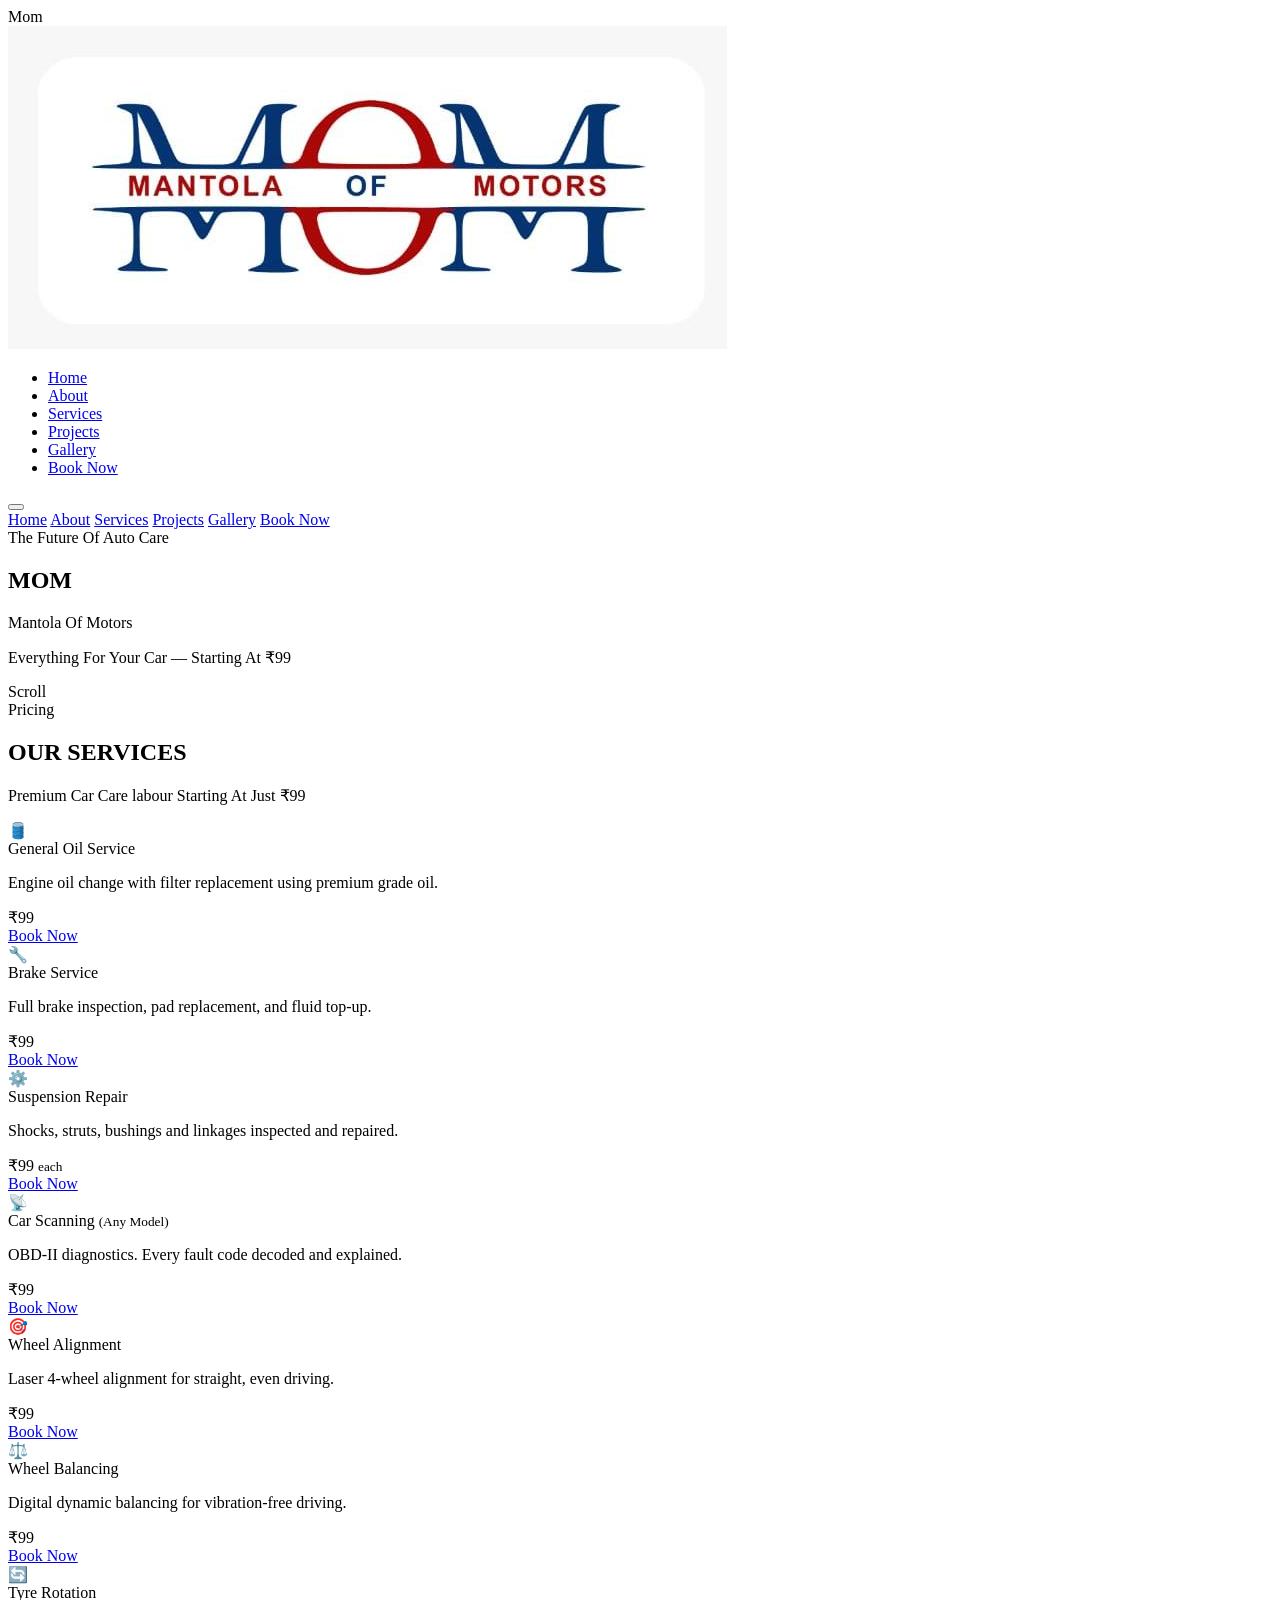
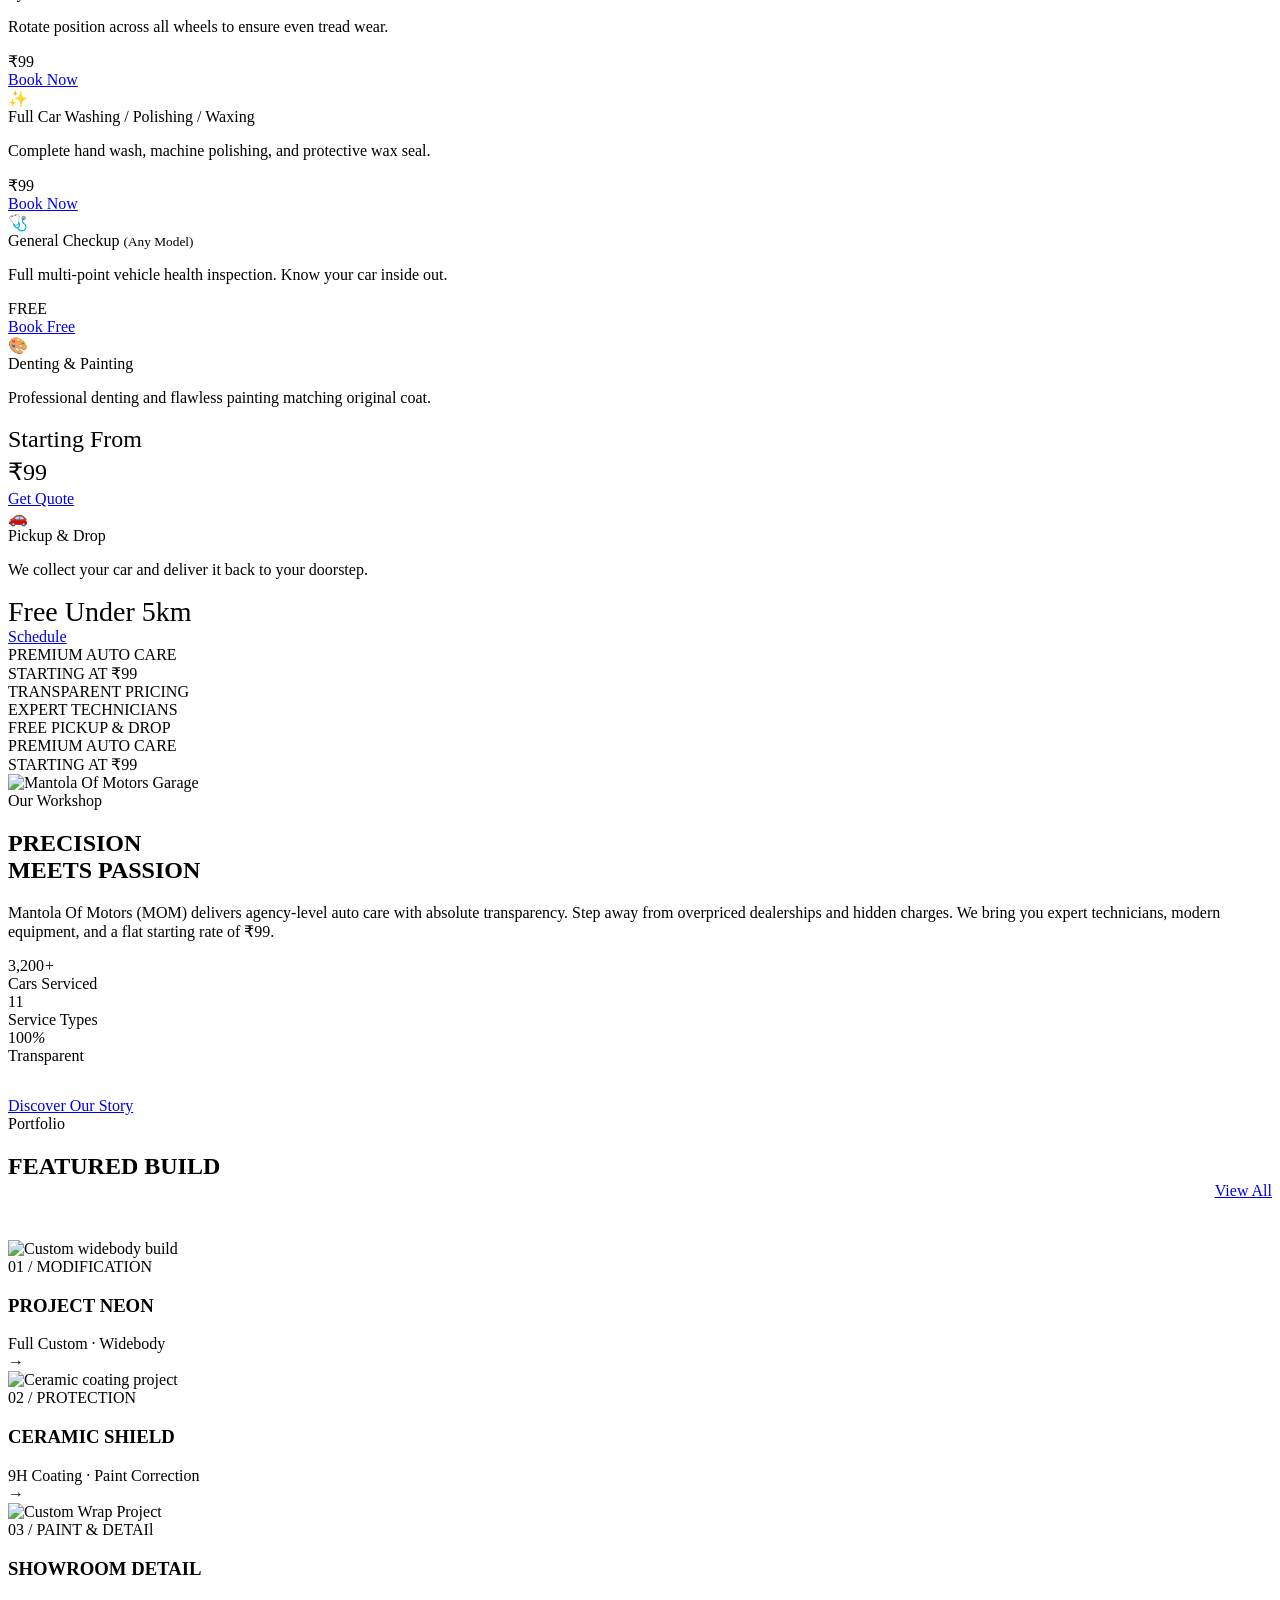
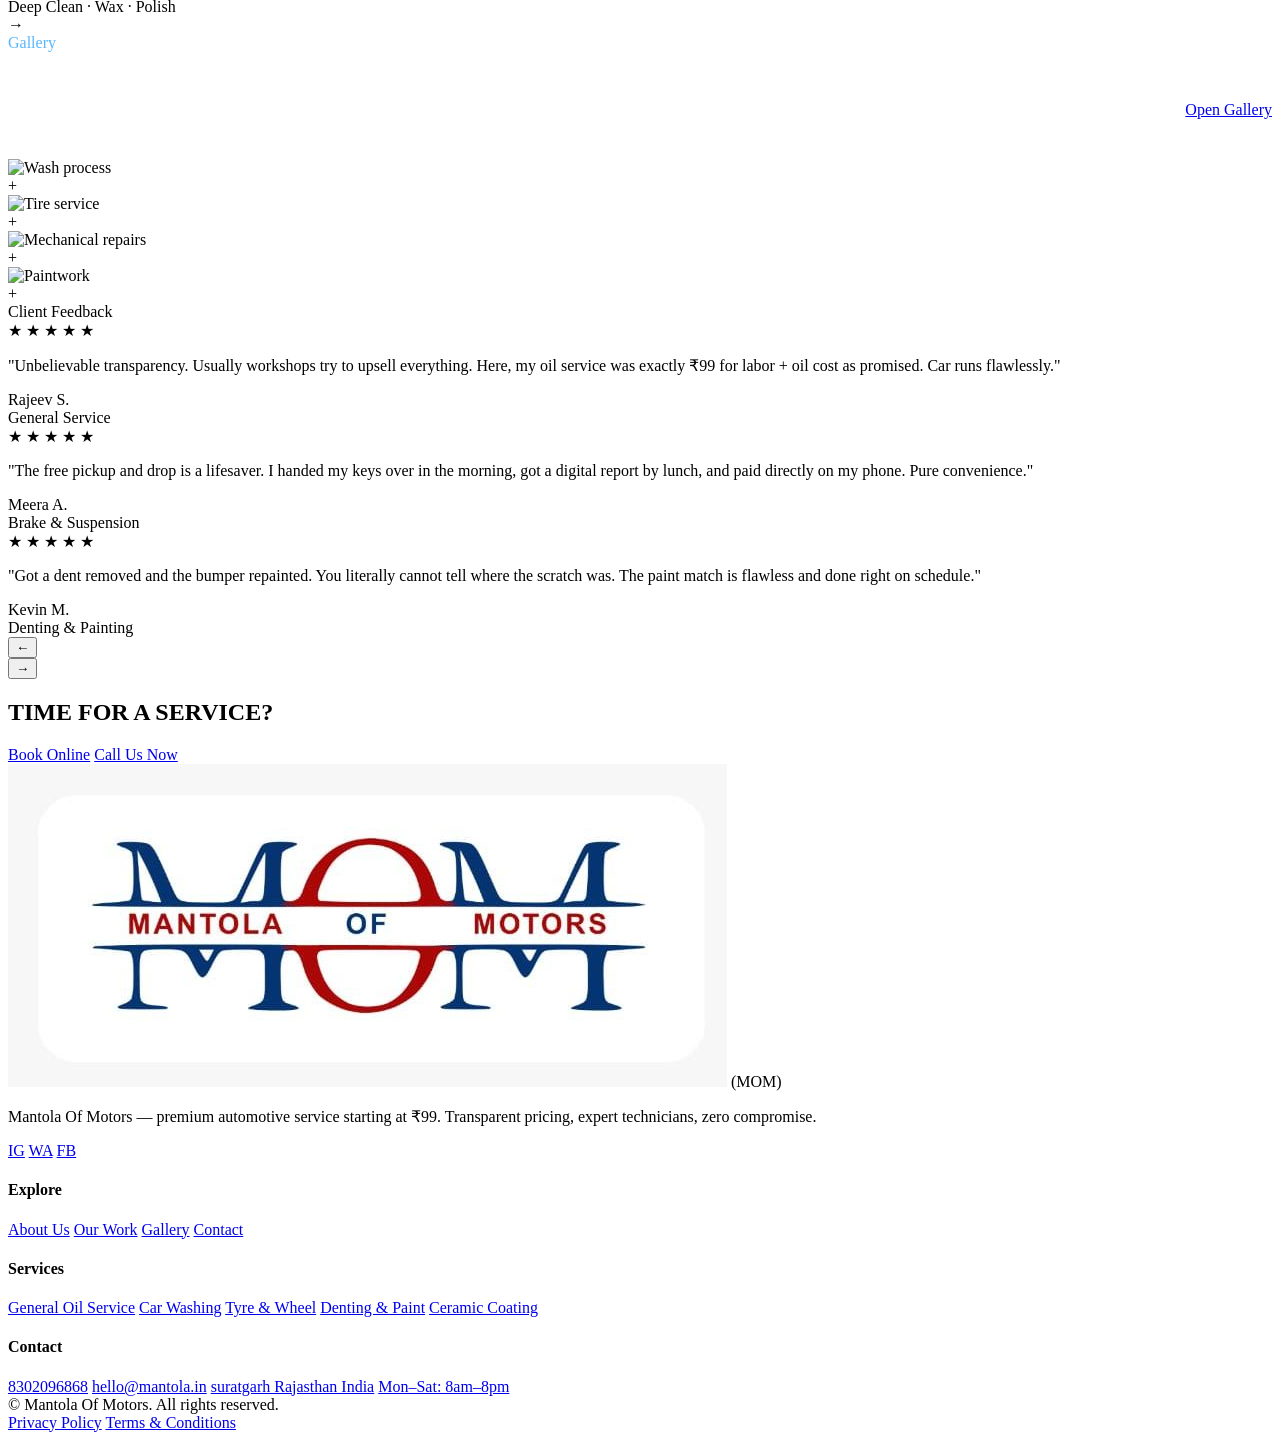
==== index.html @ 39c731e6 "Add files via upload" ====
<!DOCTYPE html>
<html lang="en">

<head>
  <meta charset="UTF-8" />
  <meta name="viewport" content="width=device-width, initial-scale=1.0" />
  <title>MOM Mantola Of Motors — Premium Car Care</title>
  <meta name="description"
    content="Mantola Of Motors — Premium Car Care  Starting At Just ₹99. Transparent pricing, expert technicians, zero compromise." />

  <link rel="stylesheet" href="css/style.css" />
  <link rel="stylesheet" href="css/hero.css" />
  <link rel="stylesheet" href="css/animations.css" />
  <link rel="stylesheet" href="css/responsive.css" />
</head>

<body>

  <!-- Custom Cursor -->
  <div class="cursor" id="cursor"></div>
  <div class="cursor-follower" id="cursor-follower"></div>

  <!-- Fullscreen Loader -->
  <div id="page-loader" aria-hidden="true">
    <span class="loader-logo">Mom</span>
    <div class="loader-bar-wrap">
      <div class="loader-bar"></div>
    </div>
  </div>

  <!-- Navigation -->
  <header>
    <nav class="navbar" id="navbar">
      <a href="index.html" class="nav-logo">
        <img src="logo.png" alt="mom" class="nav-logo-img" />
        <span class="nav-logo-text"></span>
      </a>
      <ul class="nav-links">
        <li><a href="index.html" class="active">Home</a></li>
        <li><a href="about.html">About</a></li>
        <li><a href="#services">Services</a></li>
        <li><a href="projects.html">Projects</a></li>
        <li><a href="gallery.html">Gallery</a></li>
        <li><a href="contact.html" class="nav-cta">Book Now</a></li>
      </ul>
      <button class="nav-hamburger" id="hamburger" aria-label="Toggle Menu">
        <span></span><span></span><span></span>
      </button>
    </nav>

    <!-- Mobile Nav -->
    <nav class="nav-mobile" id="nav-mobile">
      <a href="index.html">Home</a>
      <a href="about.html">About</a>
      <a href="#services">Services</a>
      <a href="projects.html">Projects</a>
      <a href="gallery.html">Gallery</a>
      <a href="contact.html">Book Now</a>
    </nav>
  </header>

  <main>
    <!-- 1. Hero Section -->
    <section class="hero" id="hero">
      <div class="hero-shapes">
        <div class="hero-shape hero-shape-1"></div>
        <div class="hero-shape hero-shape-2"></div>
        <div class="hero-shape hero-shape-3"></div>
      </div>
      <div class="hero-lines">
        <div class="hero-line hero-line-1"></div>
        <div class="hero-line hero-line-2"></div>
        <div class="hero-line hero-line-3"></div>
      </div>
      <div class="hero-overlay"></div>

      <div class="hero-content">
        <span class="hero-label">The Future Of Auto Care</span>
        <h1 class="hero-title">
          <span class="title-line">MOM</span>
        </h1>
        <div class="hero-brand-name">Mantola Of Motors</div>
        <p class="hero-subtitle">Everything For Your Car — Starting At ₹99</p>
      </div>

      <div class="scroll-indicator">
        <span>Scroll</span>
        <div class="scroll-line"></div>
      </div>
    </section>

    <!-- 2. Services / Pricing Section -->
    <section class="section pricing-section" id="services">
      <div class="container container-wide">
        <div class="section-label reveal"><span>Pricing</span></div>
        <h2 class="section-title reveal" style="transition-delay: 0.1s">OUR SERVICES</h2>
        <p class="section-subtitle reveal" style="transition-delay: 0.2s">Premium Car Care labour Starting At Just ₹99
        </p>

        <div class="pricing-grid stagger-children">
          <!-- Service 1 -->
          <div class="price-card">
            <div class="price-card-icon">🛢️</div>
            <div class="price-card-title">General Oil Service</div>
            <p class="price-card-desc">Engine oil change with filter replacement using premium grade oil.</p>
            <div class="price-card-price">₹99</div>
            <div class="price-card-cta">
              <a href="contact.html" class="btn btn-blue" style="width: 100%; justify-content: center;">Book Now</a>
            </div>
          </div>

          <!-- Service 2 -->
          <div class="price-card">
            <div class="price-card-icon">🔧</div>
            <div class="price-card-title">Brake Service</div>
            <p class="price-card-desc">Full brake inspection, pad replacement, and fluid top-up.</p>
            <div class="price-card-price">₹99</div>
            <div class="price-card-cta">
              <a href="contact.html" class="btn btn-blue" style="width: 100%; justify-content: center;">Book Now</a>
            </div>
          </div>

          <!-- Service 3 -->
          <div class="price-card">
            <div class="price-card-icon">⚙️</div>
            <div class="price-card-title">Suspension Repair</div>
            <p class="price-card-desc">Shocks, struts, bushings and linkages inspected and repaired.</p>
            <div class="price-card-price">₹99 <small>each</small></div>
            <div class="price-card-cta">
              <a href="contact.html" class="btn btn-blue" style="width: 100%; justify-content: center;">Book Now</a>
            </div>
          </div>

          <!-- Service 4 -->
          <div class="price-card">
            <div class="price-card-icon">📡</div>
            <div class="price-card-title">Car Scanning <small
                style="text-transform:none; font-family:var(--font-body)">(Any Model)</small></div>
            <p class="price-card-desc">OBD-II diagnostics. Every fault code decoded and explained.</p>
            <div class="price-card-price">₹99</div>
            <div class="price-card-cta">
              <a href="contact.html" class="btn btn-blue" style="width: 100%; justify-content: center;">Book Now</a>
            </div>
          </div>

          <!-- Service 5 -->
          <div class="price-card">
            <div class="price-card-icon">🎯</div>
            <div class="price-card-title">Wheel Alignment</div>
            <p class="price-card-desc">Laser 4-wheel alignment for straight, even driving.</p>
            <div class="price-card-price">₹99</div>
            <div class="price-card-cta">
              <a href="contact.html" class="btn btn-blue" style="width: 100%; justify-content: center;">Book Now</a>
            </div>
          </div>

          <!-- Service 6 -->
          <div class="price-card">
            <div class="price-card-icon">⚖️</div>
            <div class="price-card-title">Wheel Balancing</div>
            <p class="price-card-desc">Digital dynamic balancing for vibration-free driving.</p>
            <div class="price-card-price">₹99</div>
            <div class="price-card-cta">
              <a href="contact.html" class="btn btn-blue" style="width: 100%; justify-content: center;">Book Now</a>
            </div>
          </div>

          <!-- Service 7 -->
          <div class="price-card">
            <div class="price-card-icon">🔄</div>
            <div class="price-card-title">Tyre Rotation</div>
            <p class="price-card-desc">Rotate position across all wheels to ensure even tread wear.</p>
            <div class="price-card-price">₹99</div>
            <div class="price-card-cta">
              <a href="contact.html" class="btn btn-blue" style="width: 100%; justify-content: center;">Book Now</a>
            </div>
          </div>

          <!-- Service 8 -->
          <div class="price-card">
            <div class="price-card-icon">✨</div>
            <div class="price-card-title">Full Car Washing / Polishing / Waxing</div>
            <p class="price-card-desc">Complete hand wash, machine polishing, and protective wax seal.</p>
            <div class="price-card-price">₹99</div>
            <div class="price-card-cta">
              <a href="contact.html" class="btn btn-blue" style="width: 100%; justify-content: center;">Book Now</a>
            </div>
          </div>

          <!-- Service 9 -->
          <div class="price-card free-card">
            <div class="price-card-icon">🩺</div>
            <div class="price-card-title">General Checkup <small
                style="text-transform:none; font-family:var(--font-body)">(Any Model)</small></div>
            <p class="price-card-desc">Full multi-point vehicle health inspection. Know your car inside out.</p>
            <div class="price-card-price free">FREE</div>
            <div class="price-card-cta">
              <a href="contact.html" class="btn btn-blue" style="width: 100%; justify-content: center;">Book Free</a>
            </div>
          </div>

          <!-- Service 10 -->
          <div class="price-card">
            <div class="price-card-icon">🎨</div>
            <div class="price-card-title">Denting &amp; Painting</div>
            <p class="price-card-desc">Professional denting and flawless painting matching original coat.</p>
            <div class="price-card-price" style="font-size: 24px; line-height: 1.4;">Starting From<br />₹99</div>
            <div class="price-card-cta">
              <a href="contact.html" class="btn btn-blue"
                style="width: 100%; justify-content: center; margin-top: auto;">Get Quote</a>
            </div>
          </div>

          <!-- Service 11 -->
          <div class="price-card free-card">
            <div class="price-card-icon">🚗</div>
            <div class="price-card-title">Pickup &amp; Drop</div>
            <p class="price-card-desc">We collect your car and deliver it back to your doorstep.</p>
            <div class="price-card-price free" style="font-size: 28px; line-height: 1.2;">Free Under 5km</div>
            <div class="price-card-cta">
              <a href="contact.html" class="btn btn-blue"
                style="width: 100%; justify-content: center; margin-top: auto;">Schedule</a>
            </div>
          </div>
        </div>
      </div>
    </section>

    <!-- Sliding Marquee Separator -->
    <div class="marquee-section">
      <div class="marquee-track">
        <div class="marquee-item"><span>PREMIUM AUTO CARE</span>
          <div class="marquee-dot"></div>
        </div>
        <div class="marquee-item"><span>STARTING AT ₹99</span>
          <div class="marquee-dot"></div>
        </div>
        <div class="marquee-item"><span>TRANSPARENT PRICING</span>
          <div class="marquee-dot"></div>
        </div>
        <div class="marquee-item"><span>EXPERT TECHNICIANS</span>
          <div class="marquee-dot"></div>
        </div>
        <div class="marquee-item"><span>FREE PICKUP & DROP</span>
          <div class="marquee-dot"></div>
        </div>
        <div class="marquee-item"><span>PREMIUM AUTO CARE</span>
          <div class="marquee-dot"></div>
        </div>
        <div class="marquee-item"><span>STARTING AT ₹99</span>
          <div class="marquee-dot"></div>
        </div>
      </div>
    </div>

    <!-- 3. About Section Preview -->
    <section class="section" style="padding: 0;" id="about-preview">
      <div class="about-preview">
        <div class="about-preview-image img-reveal">
          <img src="images/cards/engine.jpg" alt="Mantola Of Motors Garage" />
        </div>
        <div class="about-preview-content">
          <div class="section-label reveal" style="--clr-blue-mid: #0b2f52;">
            <span style="color: var(--clr-blue-navy)">Our Workshop</span>
          </div>
          <h2 class="section-title reveal" style="transition-delay: 0.1s">
            PRECISION<br />MEETS PASSION
          </h2>
          <p class="section-subtitle reveal" style="transition-delay: 0.2s">
            Mantola Of Motors (MOM) delivers agency-level auto care with absolute transparency. Step away from
            overpriced dealerships and hidden charges. We bring you expert technicians, modern equipment, and a flat
            starting rate of ₹99.
          </p>
          <div class="about-stats-row stagger-children">
            <div>
              <div class="about-stat-num">3,200<em>+</em></div>
              <div class="about-stat-label">Cars Serviced</div>
            </div>
            <div>
              <div class="about-stat-num">11</div>
              <div class="about-stat-label">Service Types</div>
            </div>
            <div>
              <div class="about-stat-num">100<em>%</em></div>
              <div class="about-stat-label">Transparent</div>
            </div>
          </div>
          <div class="reveal" style="margin-top: 32px; transition-delay: 0.4s">
            <a href="about.html" class="btn btn-blue btn-arrow">Discover Our Story</a>
          </div>
        </div>
      </div>
    </section>

    <!-- 4. Projects (Featured) -->
    <section class="section">
      <div class="container container-wide">
        <div style="display: flex; justify-content: space-between; align-items: flex-end; margin-bottom: 40px;">
          <div>
            <div class="section-label reveal"><span>Portfolio</span></div>
            <h2 class="section-title reveal" style="transition-delay: 0.1s">FEATURED BUILD</h2>
          </div>
          <div class="reveal" style="transition-delay: 0.2s">
            <a href="projects.html" class="btn btn-white btn-arrow" style="border-color: var(--clr-border)">View All</a>
          </div>
        </div>

        <div class="projects-grid stagger-children">
          <div class="project-card img-reveal" onclick="window.location='projects.html'">
            <img src="images/projects/project1.jpg" alt="Custom widebody build" />
            <div class="project-card-info">
              <div class="project-card-num">01 / MODIFICATION</div>
              <h3 class="project-card-title">PROJECT NEON</h3>
              <div class="project-card-tag">Full Custom · Widebody</div>
            </div>
            <div class="project-card-arrow">→</div>
          </div>
          <div class="project-card img-reveal" onclick="window.location='projects.html'">
            <img src="images/cards/ceramic.jpg" alt="Ceramic coating project" />
            <div class="project-card-info">
              <div class="project-card-num">02 / PROTECTION</div>
              <h3 class="project-card-title">CERAMIC SHIELD</h3>
              <div class="project-card-tag">9H Coating · Paint Correction</div>
            </div>
            <div class="project-card-arrow">→</div>
          </div>
          <div class="project-card img-reveal" onclick="window.location='projects.html'">
            <img src="images/projects/project3.jpg" alt="Custom Wrap Project" />
            <div class="project-card-info">
              <div class="project-card-num">03 / PAINT & DETAIl</div>
              <h3 class="project-card-title">SHOWROOM DETAIL</h3>
              <div class="project-card-tag">Deep Clean · Wax · Polish</div>
            </div>
            <div class="project-card-arrow">→</div>
          </div>
        </div>
      </div>
    </section>

    <!-- 5. Gallery -->
    <section class="section" style="background: var(--clr-blue-navy);">
      <div class="container container-wide">
        <div style="display: flex; justify-content: space-between; align-items: flex-end; margin-bottom: 40px;">
          <div>
            <div class="section-label reveal" style="--clr-blue-mid: #58b7ff;"><span
                style="color: var(--clr-blue-mid)">Gallery</span></div>
            <h2 class="section-title reveal" style="transition-delay: 0.1s; color: white;">IN ACTION</h2>
          </div>
          <div class="reveal" style="transition-delay: 0.2s">
            <a href="gallery.html" class="btn btn-blue btn-arrow">Open Gallery</a>
          </div>
        </div>

        <div class="gallery-grid stagger-children">
          <div class="gallery-item img-reveal" onclick="window.location='gallery.html'">
            <img src="images/cards/wash.jpg" alt="Wash process" />
            <div class="gallery-item-overlay">
              <div class="gallery-zoom-icon">+</div>
            </div>
          </div>
          <div class="gallery-item img-reveal" onclick="window.location='gallery.html'">
            <img src="images/cards/tire.jpg" alt="Tire service" />
            <div class="gallery-item-overlay">
              <div class="gallery-zoom-icon">+</div>
            </div>
          </div>
          <div class="gallery-item img-reveal" onclick="window.location='gallery.html'">
            <img src="images/cards/modification.jpg" alt="Mechanical repairs" />
            <div class="gallery-item-overlay">
              <div class="gallery-zoom-icon">+</div>
            </div>
          </div>
          <div class="gallery-item img-reveal" onclick="window.location='gallery.html'">
            <img src="images/cards/painting.jpg" alt="Paintwork" />
            <div class="gallery-item-overlay">
              <div class="gallery-zoom-icon">+</div>
            </div>
          </div>
        </div>
      </div>
    </section>

    <!-- 6. Testimonials -->
    <section class="section testimonials-section">
      <div class="container">
        <div class="section-label reveal" style="justify-content: center;"><span>Client Feedback</span></div>

        <div style="overflow: hidden; position: relative;">
          <div class="testimonials-track" id="testimonials-track">
            <div class="testimonial-slide">
              <div class="testimonial-stars">★ ★ ★ ★ ★</div>
              <p class="testimonial-quote">"Unbelievable transparency. Usually workshops try to upsell everything. Here,
                my oil service was exactly ₹99 for labor + oil cost as promised. Car runs flawlessly."</p>
              <div style="margin-top: 16px;">
                <div class="testimonial-name">Rajeev S.</div>
                <div class="testimonial-role">General Service</div>
              </div>
            </div>
            <div class="testimonial-slide">
              <div class="testimonial-stars">★ ★ ★ ★ ★</div>
              <p class="testimonial-quote">"The free pickup and drop is a lifesaver. I handed my keys over in the
                morning, got a digital report by lunch, and paid directly on my phone. Pure convenience."</p>
              <div style="margin-top: 16px;">
                <div class="testimonial-name">Meera A.</div>
                <div class="testimonial-role">Brake & Suspension</div>
              </div>
            </div>
            <div class="testimonial-slide">
              <div class="testimonial-stars">★ ★ ★ ★ ★</div>
              <p class="testimonial-quote">"Got a dent removed and the bumper repainted. You literally cannot tell where
                the scratch was. The paint match is flawless and done right on schedule."</p>
              <div style="margin-top: 16px;">
                <div class="testimonial-name">Kevin M.</div>
                <div class="testimonial-role">Denting & Painting</div>
              </div>
            </div>
          </div>
        </div>

        <div class="testimonial-controls reveal">
          <button class="testimonial-btn" id="testi-prev">←</button>
          <div class="testimonial-dots" id="testi-dots">
            <div class="testimonial-dot active" data-index="0"></div>
            <div class="testimonial-dot" data-index="1"></div>
            <div class="testimonial-dot" data-index="2"></div>
          </div>
          <button class="testimonial-btn" id="testi-next">→</button>
        </div>
      </div>
    </section>

    <!-- 7. CTA / Booking -->
    <section class="cta-section">
      <div class="cta-content container">
        <h2 class="cta-title reveal">TIME FOR A SERVICE?</h2>
        <div class="cta-buttons reveal" style="transition-delay: 0.1s">
          <a href="contact.html" class="btn btn-white btn-arrow">Book Online</a>
          <a href="tel:8302096868" class="btn btn-blue"
            style="border-color: rgba(255,255,255,0.3); background: transparent;">Call Us Now</a>
        </div>
      </div>
    </section>
  </main>

  <!-- 8. Footer -->
  <footer class="footer">
    <div class="container container-wide">
      <div class="footer-grid">

        <!-- Brand Col -->
        <div>
          <div class="footer-brand-logo">
            <img src="logo.png" alt="(MOM)" />
            <span class="footer-brand-name">(MOM)</span>
          </div>
          <p class="footer-tagline">
            Mantola Of Motors — premium automotive service starting at ₹99. Transparent pricing, expert technicians,
            zero compromise.
          </p>
          <div class="footer-social">
            <a href="#" aria-label="Instagram">IG</a>
            <a href="https://wa.me/918302096868" aria-label="WhatsApp">WA</a>
            <a href="#" aria-label="Facebook">FB</a>
          </div>
        </div>

        <!-- Col 2 -->
        <div>
          <h4 class="footer-col-title">Explore</h4>
          <div class="footer-col-links">
            <a href="about.html">About Us</a>
            <a href="projects.html">Our Work</a>
            <a href="gallery.html">Gallery</a>
            <a href="contact.html">Contact</a>
          </div>
        </div>

        <!-- Col 3 -->
        <div>
          <h4 class="footer-col-title">Services</h4>
          <div class="footer-col-links">
            <a href="service-pages/engine-service.html">General Oil Service</a>
            <a href="service-pages/car-wash.html">Car Washing</a>
            <a href="service-pages/tire-service.html">Tyre & Wheel</a>
            <a href="service-pages/modification.html">Denting & Paint</a>
            <a href="service-pages/ceramic-coating.html">Ceramic Coating</a>
          </div>
        </div>

        <!-- Col 4 -->
        <div>
          <h4 class="footer-col-title">Contact</h4>
          <div class="footer-col-links">
            <a href="tel:8302096868">8302096868</a>
            <a href="mailto:hello@mantol.in">hello@mantola.in</a>
            <a href="#">suratgarh Rajasthan India</a>
            <a href="#">Mon–Sat: 8am–8pm</a>
          </div>
        </div>

      </div>

      <div class="footer-bottom">
        <span class="footer-copy">&copy; <span data-year></span> Mantola Of Motors. All rights reserved.</span>
        <div class="footer-legal">
          <a href="#">Privacy Policy</a>
          <a href="#">Terms & Conditions</a>
        </div>
      </div>
    </div>
  </footer>

  <!-- Scripts -->
  <script src="js/main.js"></script>
  <script src="js/hero.js"></script>
  <script src="js/navigation.js"></script>
  <script src="js/animations.js"></script>
</body>

</html>
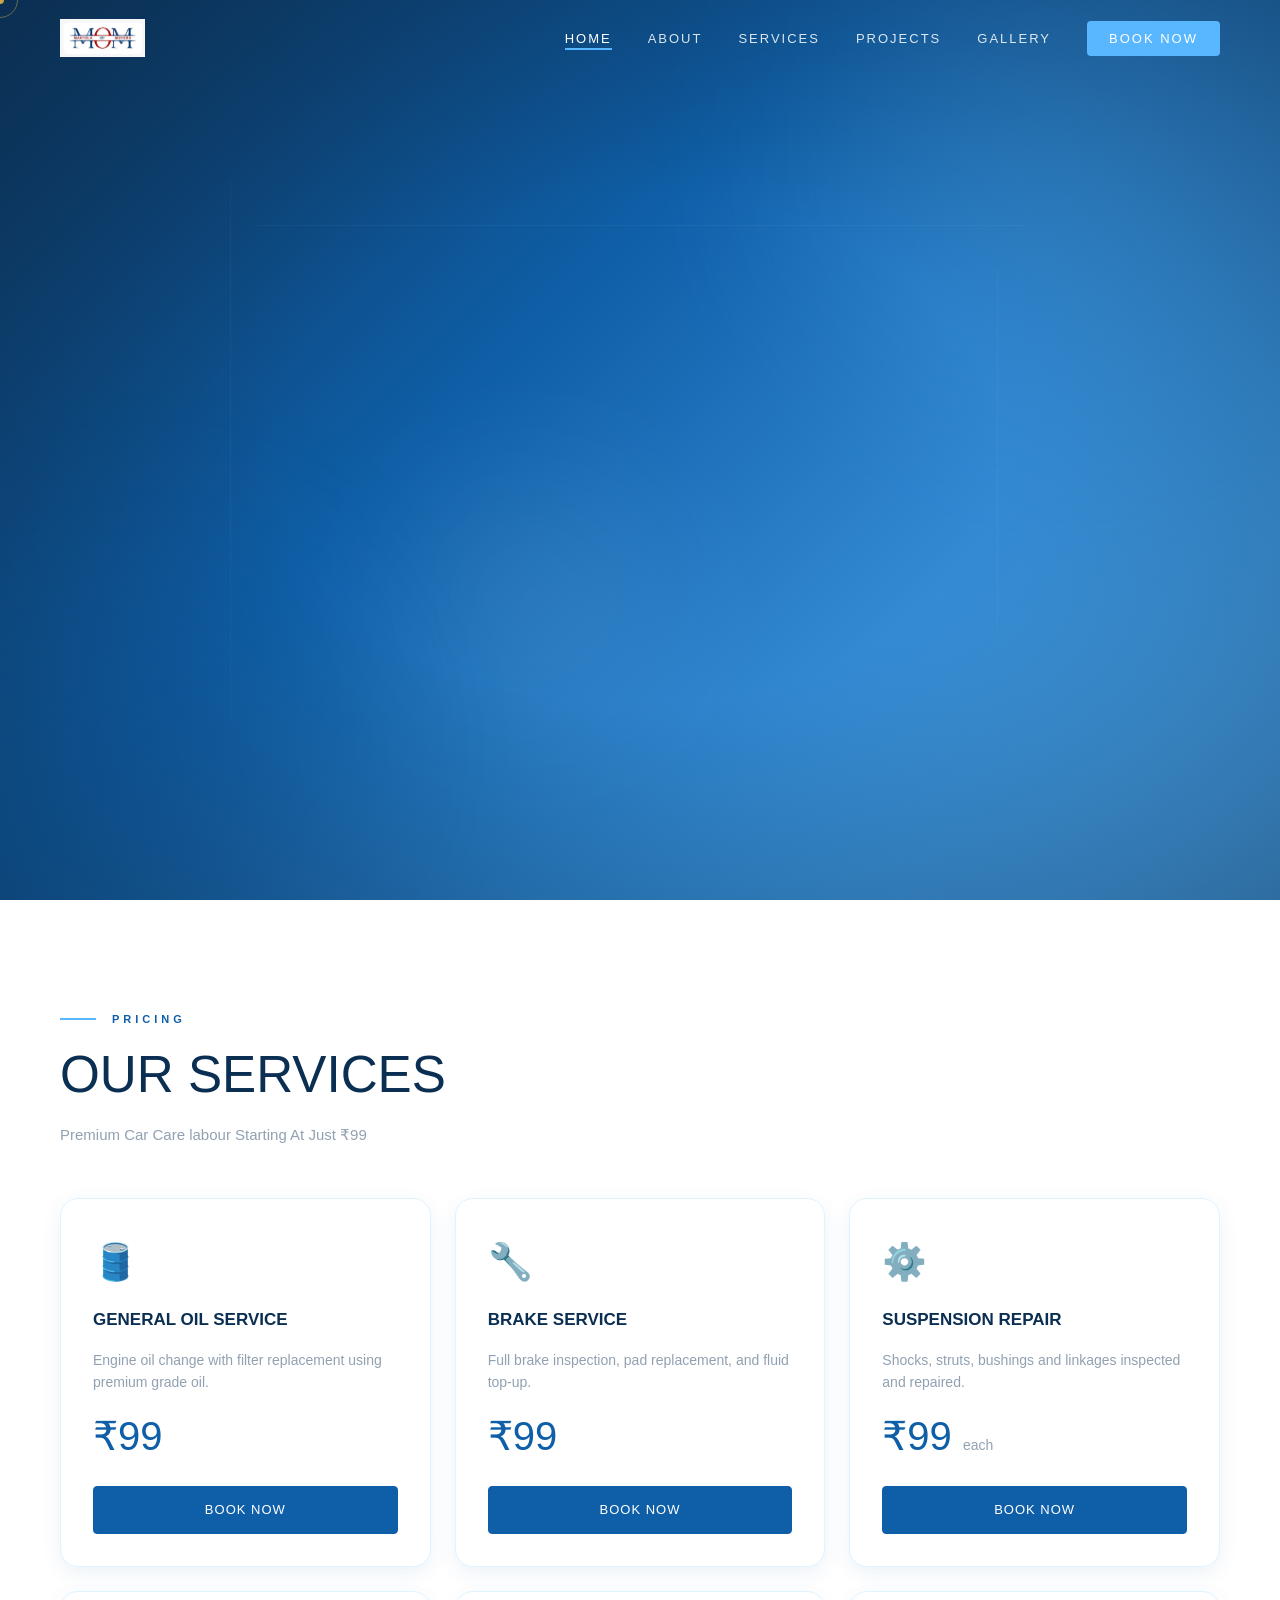
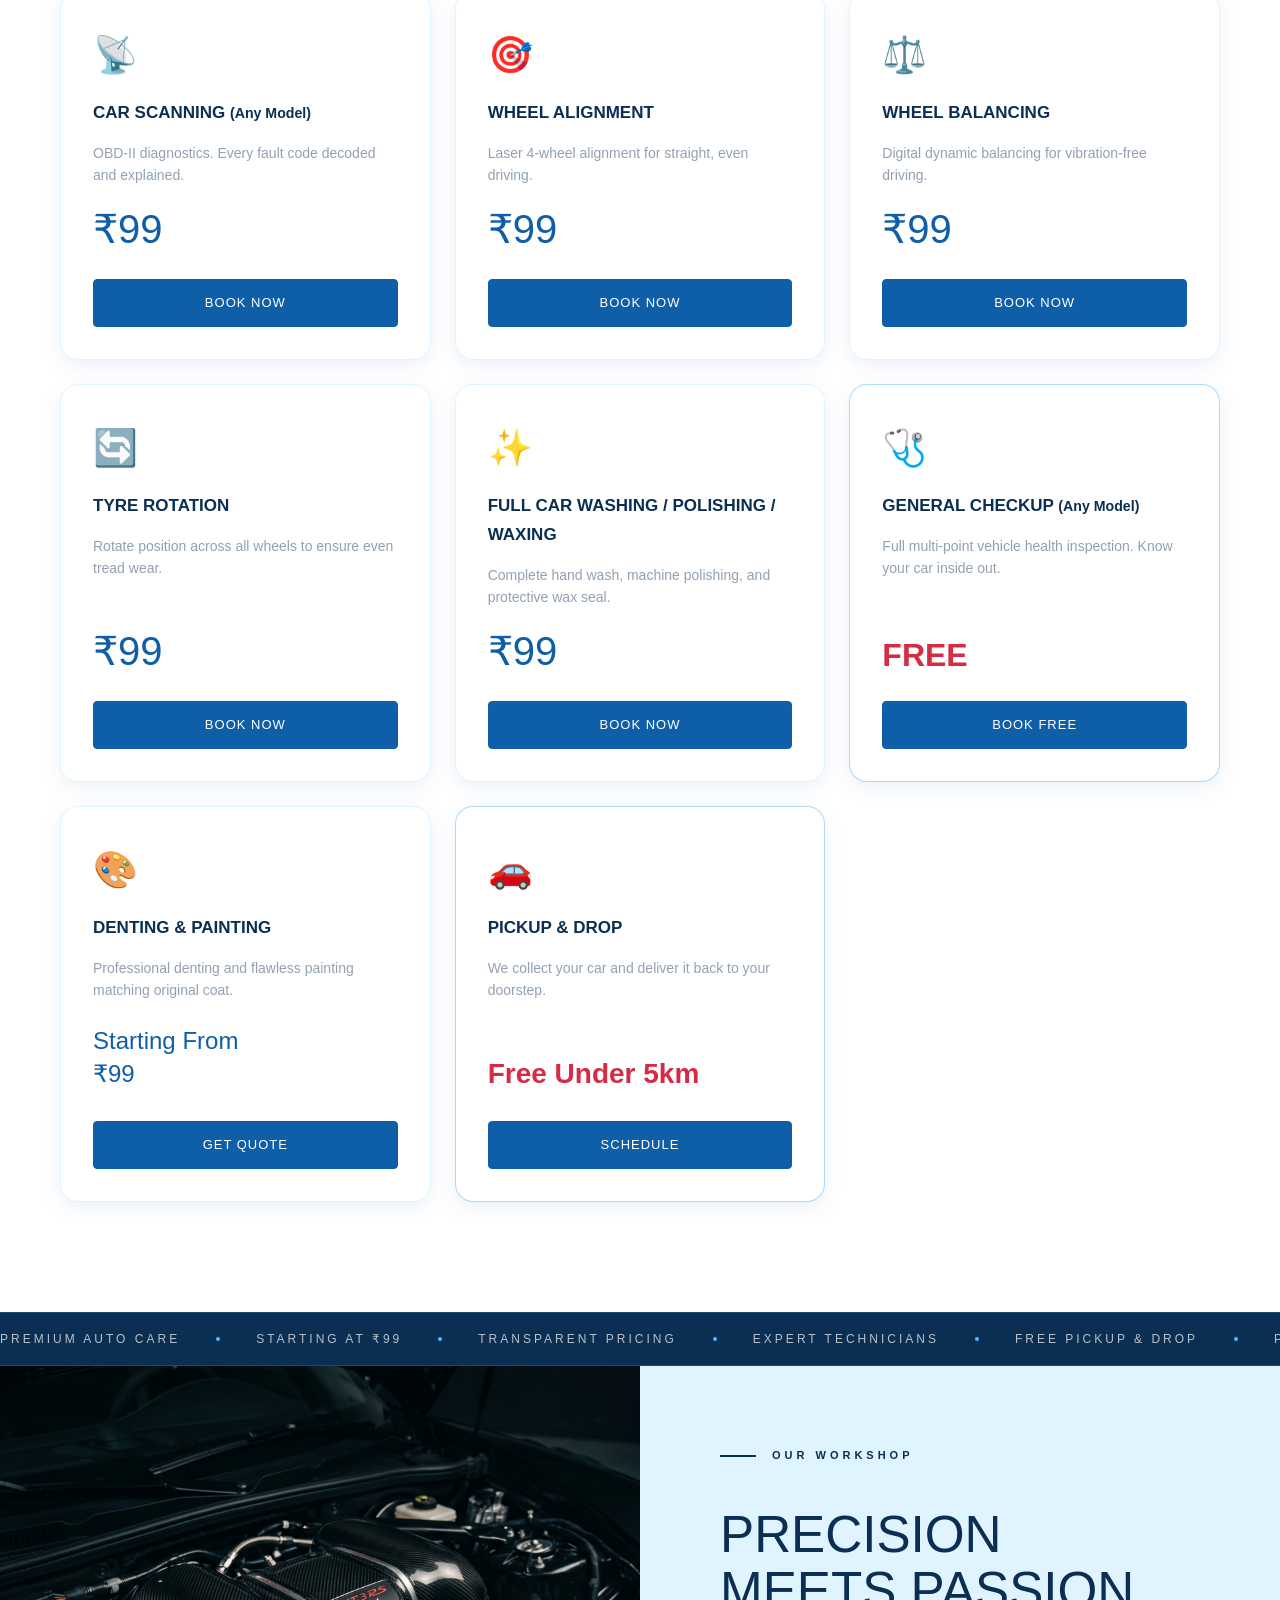
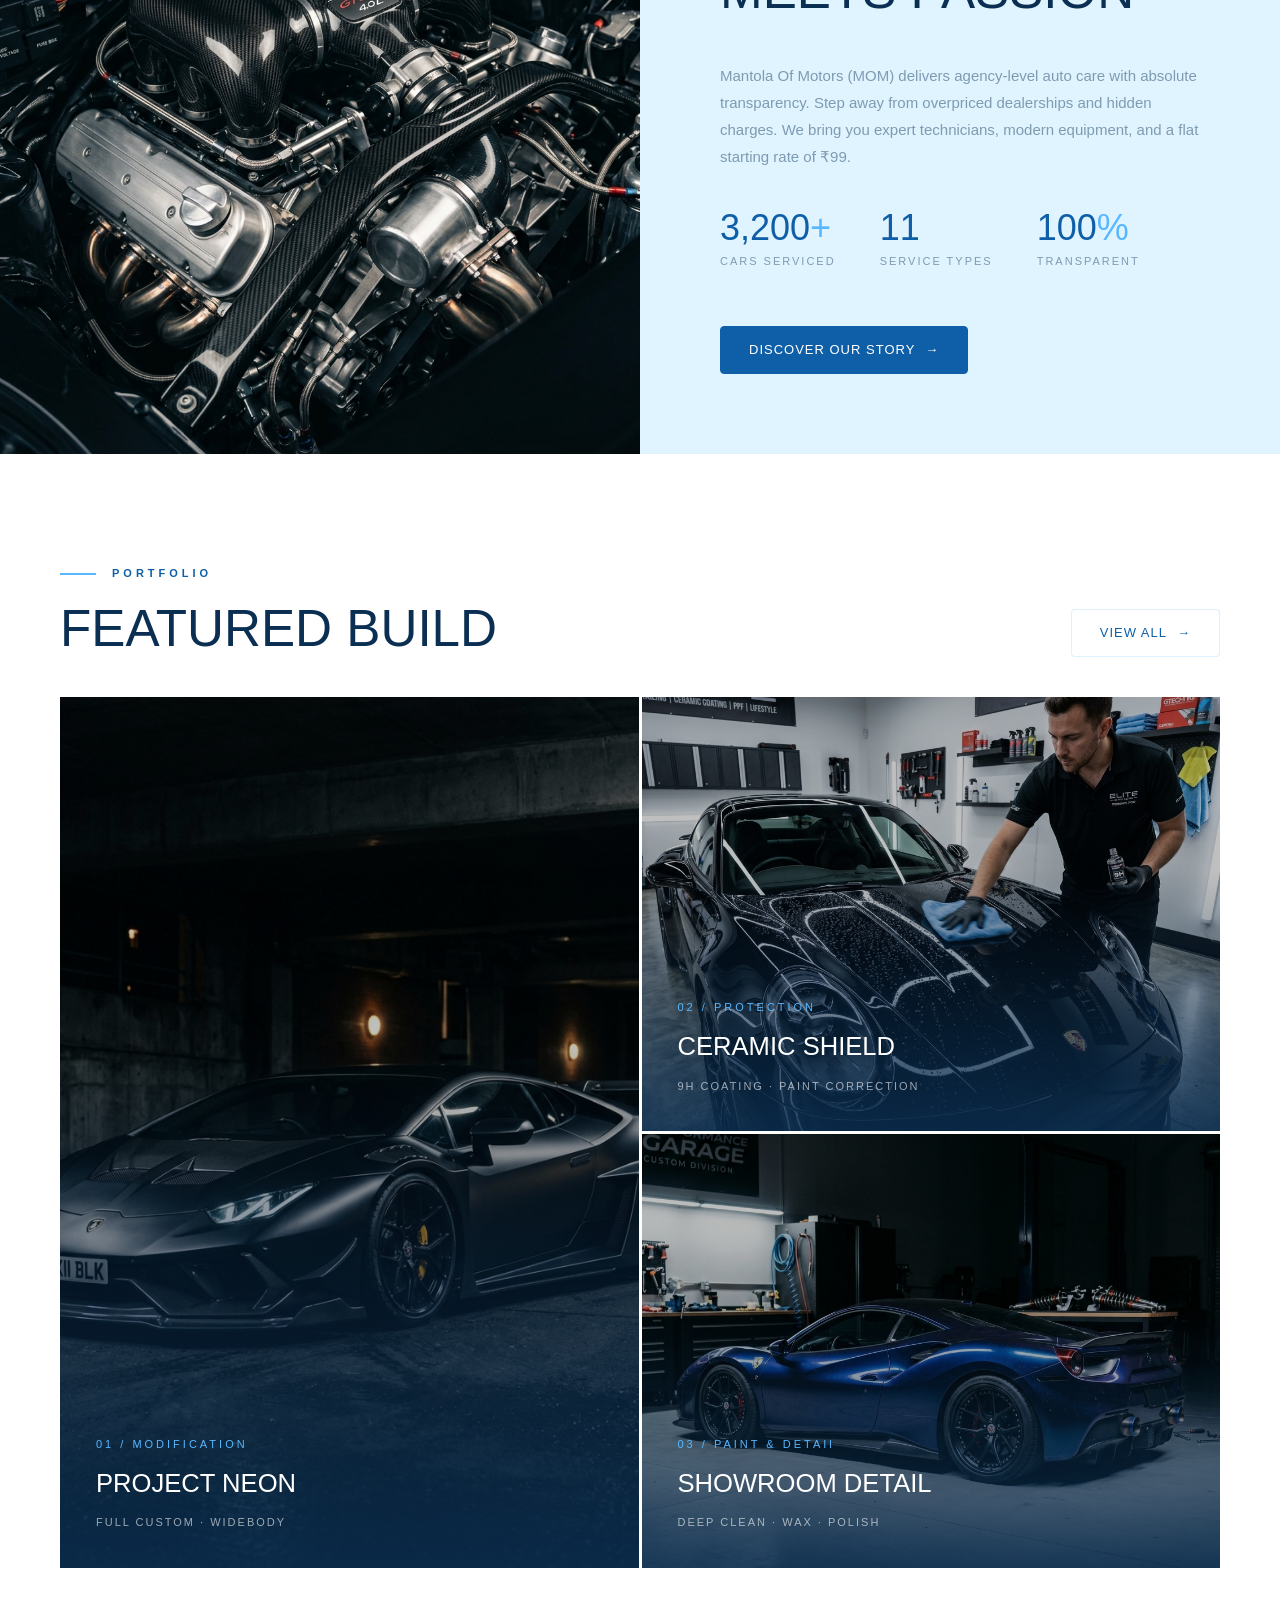
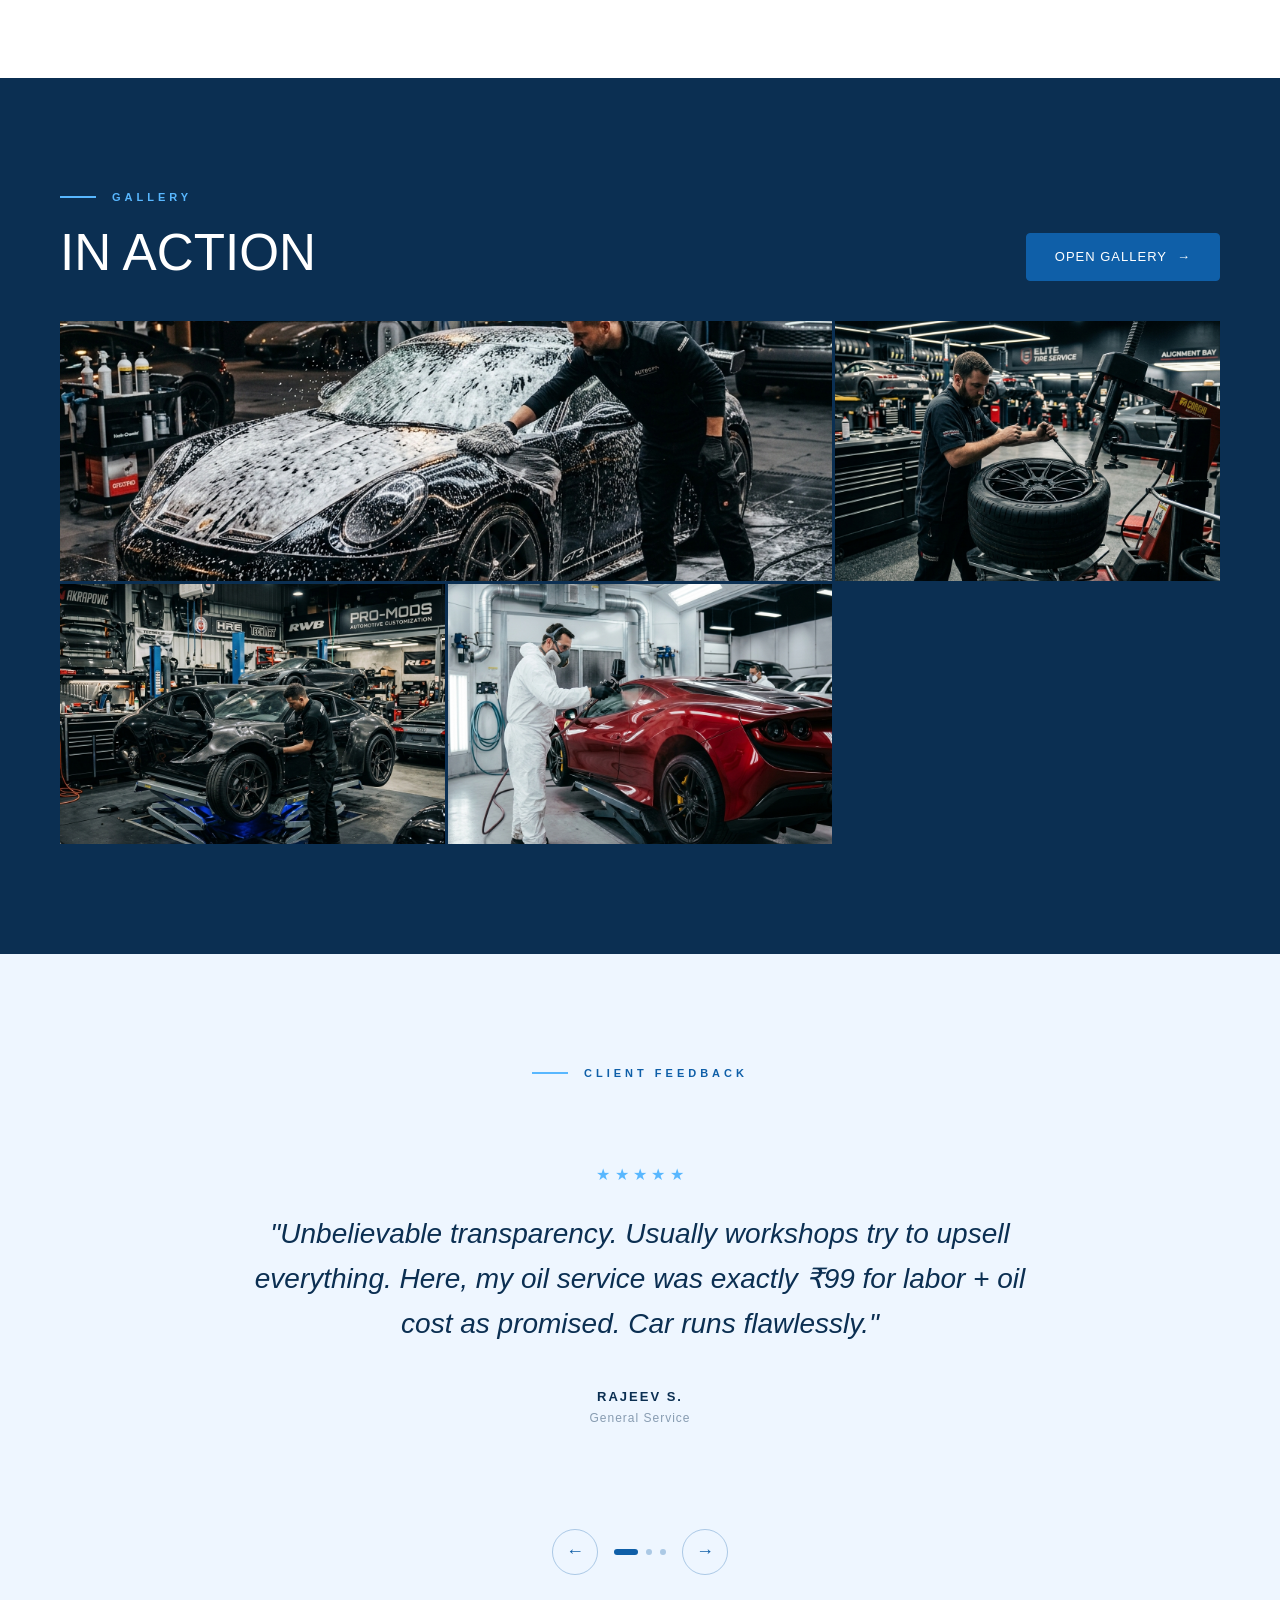
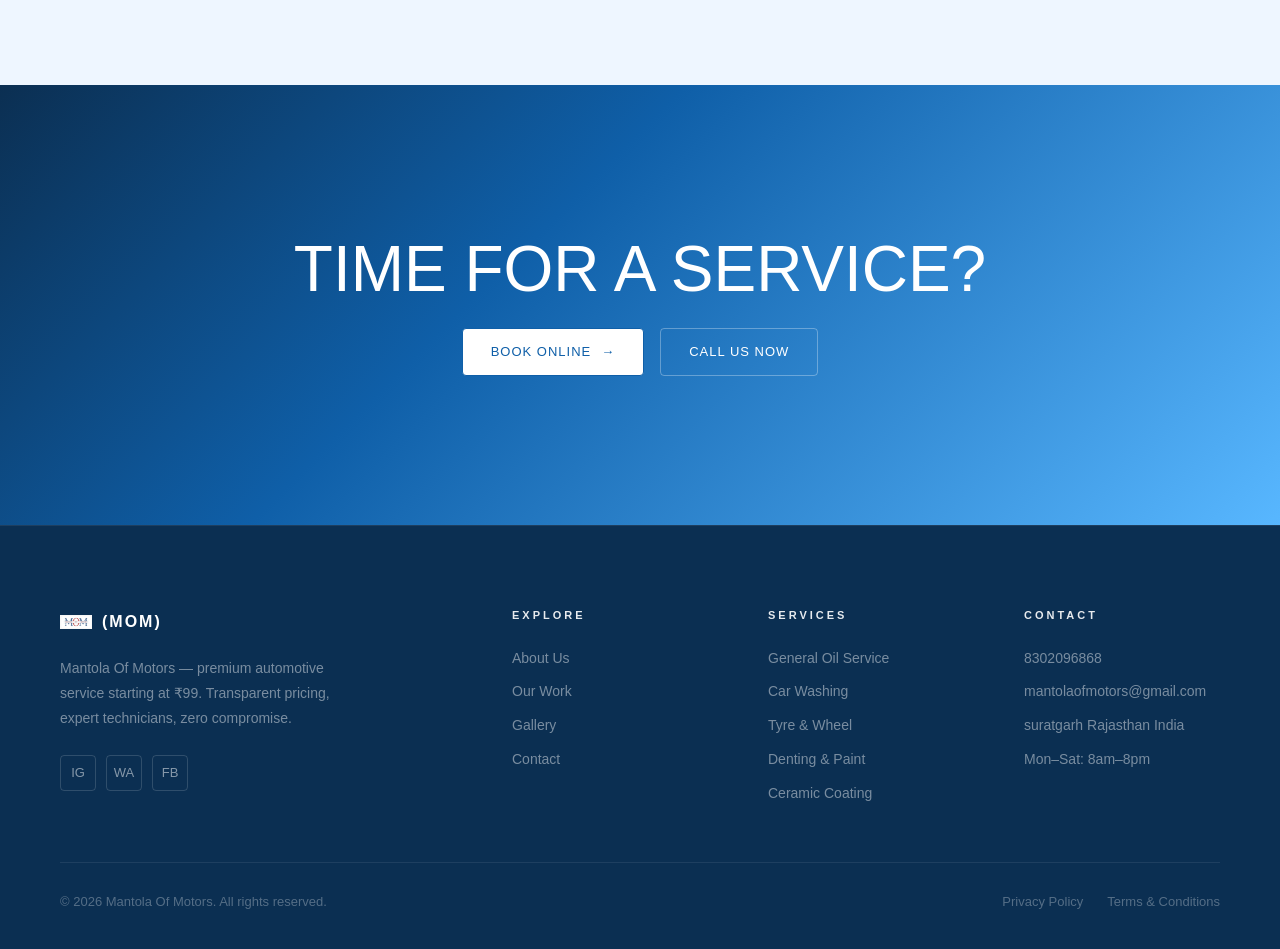
==== commit f03353c1: "Update index.html" ====
--- a/index.html
+++ b/index.html
@@ -22,7 +22,7 @@
 
   <!-- Fullscreen Loader -->
   <div id="page-loader" aria-hidden="true">
-    <span class="loader-logo">Mom</span>
+    <span class="loader-logo">MOM</span>
     <div class="loader-bar-wrap">
       <div class="loader-bar"></div>
     </div>
@@ -492,7 +492,7 @@
           <h4 class="footer-col-title">Contact</h4>
           <div class="footer-col-links">
             <a href="tel:8302096868">8302096868</a>
-            <a href="mailto:hello@mantol.in">hello@mantola.in</a>
+            <a href="mailto:hello@mantol.in">mantolaofmotors@gmail.com</a>
             <a href="#">suratgarh Rajasthan India</a>
             <a href="#">Mon–Sat: 8am–8pm</a>
           </div>
@@ -517,4 +517,4 @@
   <script src="js/animations.js"></script>
 </body>
 
-</html>+</html>
--- a/css/style.css
+++ b/css/style.css
@@ -0,0 +1,374 @@
+/* ============================================================
+   MANTOLA OF MOTORS — CORE DESIGN SYSTEM
+   Premium Blue × White Luxury Theme | style.css
+   ============================================================ */
+
+/* ── CSS Custom Properties ────────────────────────────────── */
+:root {
+  /* ── Blue-White Luxury Palette ── */
+  --clr-white:       #ffffff;
+  --clr-bg:          #f7fbff;
+  --clr-surface:     #eef6ff;
+  --clr-blue-light:  #dff4ff;
+  --clr-blue-mid:    #58b7ff;
+  --clr-blue-deep:   #0f5fa8;
+  --clr-blue-navy:   #0b2f52;
+  --clr-accent-red:  #d62b45;   /* use sparingly */
+  --clr-border:      rgba(88,183,255,0.2);
+  --clr-border-strong: rgba(15,95,168,0.3);
+  --clr-text:        #0b2f52;
+  --clr-text-mid:    rgba(11,47,82,0.7);
+  --clr-text-muted:  rgba(11,47,82,0.45);
+  --clr-shadow:      rgba(11,47,82,0.12);
+
+  /* ── Typography (Maruti Suzuki Style / Corporate Clean) ── */
+  --font-display:    "Segoe UI", "Helvetica Neue", Arial, sans-serif;
+  --font-body:       "Segoe UI", "Helvetica Neue", Arial, sans-serif;
+  --font-serif:      "Segoe UI", "Helvetica Neue", Arial, sans-serif;
+
+  /* ── Spacing ── */
+  --section-pad:     110px;
+  --section-pad-sm:  65px;
+
+  /* ── Transitions ── */
+  --ease-premium:    cubic-bezier(0.25, 0.46, 0.45, 0.94);
+  --ease-expo:       cubic-bezier(0.16, 1, 0.3, 1);
+  --trans-base:      0.4s var(--ease-premium);
+
+  /* ── Hero Gradient ── */
+  --hero-gradient:   linear-gradient(135deg, #0b2f52 0%, #0f5fa8 40%, #58b7ff 100%);
+}
+
+/* ── Reset & Base ─────────────────────────────────────────── */
+*, *::before, *::after { box-sizing: border-box; margin: 0; padding: 0; }
+html { scroll-behavior: smooth; font-size: 16px; -webkit-font-smoothing: antialiased; -moz-osx-font-smoothing: grayscale; }
+body { background-color: var(--clr-white); color: var(--clr-text); font-family: var(--font-body); font-weight: 400; line-height: 1.7; overflow-x: hidden; }
+img { display: block; width: 100%; height: 100%; object-fit: cover; }
+a { color: inherit; text-decoration: none; }
+ul, ol { list-style: none; }
+button { cursor: pointer; border: none; background: none; font-family: inherit; }
+
+/* ── Page Loader ──────────────────────────────────────────── */
+#page-loader {
+  position: fixed; inset: 0; z-index: 9999;
+  background: var(--clr-blue-navy);
+  display: flex; align-items: center; justify-content: center; flex-direction: column; gap: 24px;
+  transition: opacity 0.8s var(--ease-premium), visibility 0.8s;
+}
+#page-loader.hidden { opacity: 0; visibility: hidden; pointer-events: none; }
+.loader-logo { font-family: var(--font-display); font-size: 24px; letter-spacing: 4px; color: var(--clr-white); font-weight: 300; opacity: 0; animation: loaderFadeIn 0.6s var(--ease-expo) 0.2s forwards; }
+.loader-bar-wrap { width: 200px; height: 2px; background: rgba(255,255,255,0.15); overflow: hidden; border-radius: 2px; }
+.loader-bar { height: 100%; width: 0%; background: var(--clr-blue-mid); animation: loaderBar 1.6s var(--ease-expo) 0.4s forwards; }
+@keyframes loaderFadeIn { to { opacity: 1; } }
+@keyframes loaderBar    { to { width: 100%; } }
+
+/* ── Navigation ───────────────────────────────────────────── */
+.navbar {
+  position: fixed; top: 0; left: 0; right: 0; z-index: 1000;
+  padding: 0 60px; height: 76px;
+  display: flex; align-items: center; justify-content: space-between;
+  transition: background 0.5s var(--ease-premium), backdrop-filter 0.5s, box-shadow 0.5s;
+}
+/* Over hero: transparent */
+.navbar { background: transparent; }
+
+.navbar.nav-scrolled {
+  background: rgba(255,255,255,0.96);
+  backdrop-filter: blur(20px);
+  -webkit-backdrop-filter: blur(20px);
+  box-shadow: 0 1px 0 var(--clr-border), 0 4px 30px var(--clr-shadow);
+}
+/* Inner pages always scrolled */
+.navbar.nav-scrolled .nav-links a { color: var(--clr-text-mid); }
+.navbar.nav-scrolled .nav-links a:hover,
+.navbar.nav-scrolled .nav-links a.active { color: var(--clr-blue-deep); }
+
+/* Logo */
+.nav-logo {
+  display: flex; align-items: center; gap: 10px;
+  text-decoration: none;
+}
+.nav-logo-img {
+  height: 38px; width: auto;
+  object-fit: contain; flex-shrink: 0;
+}
+.nav-logo-text {
+  font-family: var(--font-display);
+  font-size: 16px; letter-spacing: 2px;
+  color: var(--clr-white);
+  transition: color var(--trans-base);
+  font-weight: 600;
+}
+.navbar.nav-scrolled .nav-logo-text { color: var(--clr-blue-navy); }
+
+/* Nav Links */
+.nav-links { display: flex; align-items: center; gap: 36px; }
+.nav-links a {
+  font-size: 13px; letter-spacing: 2px; text-transform: uppercase; font-weight: 500;
+  color: rgba(255,255,255,0.85);
+  position: relative; transition: color var(--trans-base);
+}
+.nav-links a::after {
+  content: ''; position: absolute; bottom: -4px; left: 0;
+  width: 0; height: 2px; background: var(--clr-blue-mid);
+  transition: width 0.4s var(--ease-expo);
+}
+.nav-links a:hover, .nav-links a.active { color: var(--clr-white); }
+.nav-links a:hover::after, .nav-links a.active::after { width: 100%; }
+
+.nav-cta {
+  background: var(--clr-blue-mid) !important;
+  color: var(--clr-white) !important;
+  padding: 10px 22px;
+  font-weight: 500;
+  border-radius: 4px;
+  transition: background var(--trans-base), transform var(--trans-base), box-shadow var(--trans-base) !important;
+}
+.nav-cta::after { display: none !important; }
+.nav-cta:hover { background: var(--clr-blue-deep) !important; transform: translateY(-1px); box-shadow: 0 6px 20px rgba(88,183,255,0.35) !important; }
+.navbar.nav-scrolled .nav-cta { color: var(--clr-white) !important; }
+
+/* Hamburger */
+.nav-hamburger { display: none; flex-direction: column; gap: 5px; cursor: pointer; }
+.nav-hamburger span { display: block; width: 26px; height: 2px; background: var(--clr-white); transition: all 0.4s var(--ease-premium); border-radius: 2px; }
+.navbar.nav-scrolled .nav-hamburger span { background: var(--clr-blue-navy); }
+.nav-hamburger.open span:nth-child(1) { transform: translateY(7px) rotate(45deg); }
+.nav-hamburger.open span:nth-child(2) { opacity: 0; transform: scaleX(0); }
+.nav-hamburger.open span:nth-child(3) { transform: translateY(-7px) rotate(-45deg); }
+
+/* Mobile Menu */
+.nav-mobile {
+  display: none; position: fixed; inset: 0;
+  background: var(--clr-blue-navy); z-index: 999;
+  flex-direction: column; align-items: center; justify-content: center; gap: 36px;
+  opacity: 0; visibility: hidden; transition: opacity 0.4s var(--ease-premium), visibility 0.4s;
+}
+.nav-mobile.open { opacity: 1; visibility: visible; display: flex; }
+.nav-mobile a { font-family: var(--font-display); font-size: 24px; letter-spacing: 2px; color: var(--clr-white); transition: color var(--trans-base); text-transform: uppercase; }
+.nav-mobile a:hover { color: var(--clr-blue-mid); }
+
+/* ── Section System ───────────────────────────────────────── */
+.section { padding: var(--section-pad) 0; }
+.section-sm { padding: var(--section-pad-sm) 0; }
+.container { max-width: 1360px; margin: 0 auto; padding: 0 60px; }
+.container-wide { max-width: 100%; padding: 0 60px; }
+
+/* Section Labels */
+.section-label { display: flex; align-items: center; gap: 16px; margin-bottom: 18px; }
+.section-label span { font-size: 11px; letter-spacing: 4px; text-transform: uppercase; color: var(--clr-blue-deep); font-weight: 600; }
+.section-label::before { content: ''; display: block; width: 36px; height: 2px; background: var(--clr-blue-mid); flex-shrink: 0; }
+
+.section-title { font-family: var(--font-display); font-size: clamp(34px, 4vw, 56px); color: var(--clr-blue-navy); line-height: 1.1; letter-spacing: 0; font-weight: 300; }
+.section-subtitle { font-size: 15px; color: var(--clr-text-muted); max-width: 520px; line-height: 1.8; margin-top: 18px; font-weight: 400; }
+
+/* ── Divider ──────────────────────────────────────────────── */
+.divider { width: 100%; height: 1px; background: var(--clr-border); }
+
+/* ── Buttons ──────────────────────────────────────────────── */
+.btn {
+  display: inline-flex; align-items: center; gap: 10px;
+  font-size: 13px; letter-spacing: 1px; text-transform: uppercase;
+  padding: 12px 28px; font-family: var(--font-body); font-weight: 500;
+  border: 1.5px solid; border-radius: 4px;
+  transition: all 0.3s var(--ease-premium);
+  position: relative; overflow: hidden; cursor: pointer;
+}
+/* Primary: blue bg, white text */
+.btn-blue {
+  background: var(--clr-blue-deep); color: var(--clr-white);
+  border-color: var(--clr-blue-deep);
+}
+.btn-blue:hover {
+  background: var(--clr-blue-navy); border-color: var(--clr-blue-navy);
+  box-shadow: 0 8px 20px rgba(15,95,168,0.25); transform: translateY(-2px);
+}
+/* Secondary: white bg, blue border, blue text */
+.btn-white {
+  background: var(--clr-white); color: var(--clr-blue-deep);
+  border-color: var(--clr-blue-deep);
+}
+.btn-white:hover {
+  background: var(--clr-blue-light); border-color: var(--clr-blue-navy);
+  color: var(--clr-blue-navy); box-shadow: 0 8px 20px rgba(15,95,168,0.1); transform: translateY(-2px);
+}
+/* Gold → now mid-blue (legacy support) */
+.btn-gold { background: var(--clr-blue-mid); color: var(--clr-white); border-color: var(--clr-blue-mid); }
+.btn-gold:hover { background: var(--clr-blue-deep); border-color: var(--clr-blue-deep); transform: translateY(-2px); box-shadow: 0 8px 20px rgba(88,183,255,0.25); }
+.btn-arrow::after { content: '→'; transition: transform 0.3s; }
+.btn:hover .btn-arrow::after, .btn-arrow:hover::after { transform: translateX(4px); }
+
+/* ── Marquee ──────────────────────────────────────────────── */
+.marquee-section { border-top: 1px solid var(--clr-border); border-bottom: 1px solid var(--clr-border); padding: 16px 0; overflow: hidden; background: var(--clr-blue-navy); }
+.marquee-track { display: flex; animation: marqueeScroll 28s linear infinite; width: max-content; }
+.marquee-track:hover { animation-play-state: paused; }
+.marquee-item { display: flex; align-items: center; gap: 36px; padding-right: 36px; white-space: nowrap; flex-shrink: 0; }
+.marquee-item span { font-size: 12px; letter-spacing: 3px; text-transform: uppercase; color: rgba(255,255,255,0.7); font-weight: 500; }
+.marquee-dot { width: 4px; height: 4px; border-radius: 50%; background: var(--clr-blue-mid); flex-shrink: 0; }
+@keyframes marqueeScroll { to { transform: translateX(-50%); } }
+
+/* ── About Preview ────────────────────────────────────────── */
+.about-preview { display: grid; grid-template-columns: 1fr 1fr; gap: 0; min-height: 580px; }
+.about-preview-image { position: relative; overflow: hidden; }
+.about-preview-image img { transition: transform 1.2s var(--ease-premium); }
+.about-preview:hover .about-preview-image img { transform: scale(1.04); }
+.about-preview-content { background: var(--clr-blue-light); padding: 80px; display: flex; flex-direction: column; justify-content: center; gap: 24px; }
+.about-stats-row { display: flex; gap: 44px; margin-top: 16px; }
+.about-stat-num { font-family: var(--font-display); font-size: 36px; color: var(--clr-blue-deep); line-height: 1; letter-spacing: 0; font-weight: 300; }
+.about-stat-num em { color: var(--clr-blue-mid); font-style: normal; }
+.about-stat-label { font-size: 11px; letter-spacing: 2px; text-transform: uppercase; color: var(--clr-text-muted); margin-top: 6px; font-weight: 500; }
+
+/* ── Pricing Cards (Services) ─────────────────────────────── */
+.pricing-section { background: var(--clr-white); }
+.pricing-grid {
+  display: grid;
+  grid-template-columns: repeat(3, 1fr);
+  gap: 24px;
+  margin-top: 50px;
+}
+.price-card {
+  background: var(--clr-white);
+  border: 1px solid var(--clr-blue-light);
+  border-radius: 18px;
+  padding: 32px;
+  display: flex; flex-direction: column; gap: 14px;
+  box-shadow: 0 6px 20px rgba(15,95,168,0.08);
+  transition: transform 0.4s var(--ease-expo), box-shadow 0.4s, border-color 0.4s;
+  position: relative; overflow: hidden;
+}
+.price-card:hover { transform: translateY(-10px); box-shadow: 0 16px 48px rgba(15,95,168,0.18); border-color: var(--clr-blue-mid); }
+.price-card.featured { border-color: var(--clr-blue-deep); }
+.price-card.free-card { border-color: rgba(88,183,255,0.5); }
+.price-card-icon { font-size: 36px; }
+.price-card-title { font-family: var(--font-display); font-size: 17px; color: var(--clr-blue-navy); letter-spacing: 0; font-weight: 600; text-transform: uppercase; }
+.price-card-desc { font-size: 14px; color: var(--clr-text-muted); line-height: 1.6; flex: 1; }
+.price-card-price { font-family: var(--font-display); font-size: 40px; color: var(--clr-blue-deep); line-height: 1; letter-spacing: 0; font-weight: 300; margin: 8px 0; }
+.price-card-price small { font-size: 14px; color: var(--clr-text-muted); font-family: var(--font-body); font-weight: 400; letter-spacing: 0; text-transform: none; }
+.price-card-price.free { color: var(--clr-accent-red); font-weight: 600; font-size: 32px; }
+.price-card-cta { margin-top: 8px; }
+
+/* ── Stats ────────────────────────────────────────────────── */
+.stats-section { background: var(--clr-blue-navy); }
+.stats-grid { display: grid; grid-template-columns: repeat(4, 1fr); }
+.stat-item { padding: 60px 40px; border-right: 1px solid rgba(255,255,255,0.1); text-align: center; }
+.stat-item:last-child { border-right: none; }
+.stat-number { font-family: var(--font-display); font-size: 52px; color: var(--clr-white); line-height: 1; letter-spacing: 0; font-weight: 300; }
+.stat-number em { color: var(--clr-blue-mid); font-style: normal; font-weight: 300; }
+.stat-label { font-size: 11px; letter-spacing: 3px; text-transform: uppercase; color: rgba(255,255,255,0.5); margin-top: 12px; font-weight: 500; }
+
+/* ── Projects Grid ────────────────────────────────────────── */
+.projects-grid { display: grid; grid-template-columns: 1fr 1fr; gap: 3px; }
+.project-card { position: relative; aspect-ratio: 4/3; overflow: hidden; cursor: pointer; }
+.project-card:first-child { grid-row: span 2; aspect-ratio: auto; min-height: 600px; }
+.project-card img { width: 100%; height: 100%; object-fit: cover; transition: transform 1.2s var(--ease-premium); filter: brightness(0.75); }
+.project-card:hover img { transform: scale(1.06); filter: brightness(0.5); }
+.project-card-info { position: absolute; inset: 0; display: flex; flex-direction: column; justify-content: flex-end; padding: 36px; background: linear-gradient(to top, rgba(11,47,82,0.85) 0%, transparent 60%); }
+.project-card-num { font-size: 11px; letter-spacing: 3px; color: var(--clr-blue-mid); margin-bottom: 8px; font-weight: 500; }
+.project-card-title { font-family: var(--font-display); font-size: clamp(20px, 2vw, 28px); color: var(--clr-white); letter-spacing: 0; font-weight: 400; }
+.project-card-tag { font-size: 11px; letter-spacing: 2px; color: rgba(255,255,255,0.6); margin-top: 8px; text-transform: uppercase; font-weight: 500;}
+.project-card-arrow { position: absolute; top: 32px; right: 32px; width: 44px; height: 44px; border: 1px solid rgba(255,255,255,0.3); display: flex; align-items: center; justify-content: center; color: var(--clr-white); font-size: 18px; opacity: 0; transform: translateY(10px); transition: opacity 0.4s, transform 0.4s var(--ease-expo); border-radius: 50%; }
+.project-card:hover .project-card-arrow { opacity: 1; transform: translateY(0); }
+
+/* ── Gallery ──────────────────────────────────────────────── */
+.gallery-grid { display: grid; grid-template-columns: repeat(3, 1fr); grid-template-rows: repeat(2, 260px); gap: 3px; }
+.gallery-item { position: relative; overflow: hidden; cursor: pointer; }
+.gallery-item:nth-child(1) { grid-column: span 2; }
+.gallery-item img { transition: transform 0.8s var(--ease-premium); }
+.gallery-item:hover img { transform: scale(1.08); }
+.gallery-item-overlay { position: absolute; inset: 0; background: rgba(11,47,82,0); display: flex; align-items: center; justify-content: center; transition: background 0.4s; }
+.gallery-item:hover .gallery-item-overlay { background: rgba(11,47,82,0.45); }
+.gallery-zoom-icon { width: 48px; height: 48px; border: 1px solid rgba(255,255,255,0.6); display: flex; align-items: center; justify-content: center; color: var(--clr-white); font-size: 20px; opacity: 0; transform: scale(0.8); transition: opacity 0.4s, transform 0.4s var(--ease-expo); border-radius: 50%; }
+.gallery-item:hover .gallery-zoom-icon { opacity: 1; transform: scale(1); }
+
+/* ── Testimonials ─────────────────────────────────────────── */
+.testimonials-section { background: var(--clr-surface); }
+.testimonials-track { display: flex; transition: transform 0.7s var(--ease-expo); }
+.testimonial-slide { min-width: 100%; padding: 60px 120px; text-align: center; display: flex; flex-direction: column; align-items: center; gap: 24px; }
+.testimonial-stars { display: flex; gap: 6px; color: var(--clr-blue-mid); font-size: 16px; }
+.testimonial-quote { font-family: var(--font-serif); font-size: clamp(20px, 2.2vw, 28px); font-style: italic; color: var(--clr-blue-navy); line-height: 1.6; max-width: 780px; font-weight: 300; }
+.testimonial-name { font-size: 13px; letter-spacing: 2px; text-transform: uppercase; color: var(--clr-blue-navy); font-weight: 600; }
+.testimonial-role { font-size: 12px; letter-spacing: 1px; color: var(--clr-text-muted); }
+.testimonial-controls { display: flex; align-items: center; justify-content: center; gap: 16px; margin-top: 40px; }
+.testimonial-btn { width: 46px; height: 46px; border: 1.5px solid var(--clr-border-strong); display: flex; align-items: center; justify-content: center; color: var(--clr-blue-deep); font-size: 18px; border-radius: 50%; transition: all 0.3s; }
+.testimonial-btn:hover { background: var(--clr-blue-deep); color: var(--clr-white); border-color: var(--clr-blue-deep); }
+.testimonial-dots { display: flex; gap: 8px; }
+.testimonial-dot { width: 6px; height: 6px; background: var(--clr-border-strong); transition: all 0.3s; cursor: pointer; border-radius: 50%; }
+.testimonial-dot.active { width: 24px; background: var(--clr-blue-deep); border-radius: 3px; }
+
+/* ── CTA Section ──────────────────────────────────────────── */
+.cta-section { position: relative; min-height: 440px; display: flex; align-items: center; overflow: hidden; background: var(--hero-gradient); }
+.cta-content { position: relative; z-index: 1; text-align: center; width: 100%; }
+.cta-title { font-family: var(--font-display); font-size: clamp(36px, 5vw, 64px); color: var(--clr-white); letter-spacing: 0; line-height: 1.1; margin-bottom: 24px; font-weight: 300; }
+.cta-buttons { display: flex; gap: 16px; justify-content: center; flex-wrap: wrap; }
+
+/* ── Footer ───────────────────────────────────────────────── */
+.footer { background: var(--clr-blue-navy); border-top: 1px solid rgba(255,255,255,0.08); padding: 80px 0 36px; }
+.footer-grid { display: grid; grid-template-columns: 2fr 1fr 1fr 1fr; gap: 60px; padding-bottom: 56px; border-bottom: 1px solid rgba(255,255,255,0.08); }
+.footer-brand-logo { display: flex; align-items: center; gap: 10px; margin-bottom: 18px; }
+.footer-brand-logo img { width: 32px; height: 32px; object-fit: contain; }
+.footer-brand-name { font-family: var(--font-display); font-size: 16px; letter-spacing: 2px; color: var(--clr-white); font-weight: 600; }
+.footer-tagline { font-size: 14px; color: rgba(255,255,255,0.45); line-height: 1.8; max-width: 300px; }
+.footer-social { display: flex; gap: 10px; margin-top: 24px; }
+.footer-social a { width: 36px; height: 36px; border: 1px solid rgba(255,255,255,0.15); display: flex; align-items: center; justify-content: center; font-size: 13px; color: rgba(255,255,255,0.5); border-radius: 4px; transition: all 0.3s; }
+.footer-social a:hover { border-color: var(--clr-blue-mid); color: var(--clr-blue-mid); }
+.footer-col-title { font-size: 11px; letter-spacing: 3px; text-transform: uppercase; color: rgba(255,255,255,0.9); margin-bottom: 22px; font-weight: 600; }
+.footer-col-links { display: flex; flex-direction: column; gap: 10px; }
+.footer-col-links a { font-size: 14px; color: rgba(255,255,255,0.45); transition: color var(--trans-base), padding-left var(--trans-base); }
+.footer-col-links a:hover { color: var(--clr-blue-mid); padding-left: 6px; }
+.footer-bottom { padding-top: 28px; display: flex; align-items: center; justify-content: space-between; }
+.footer-copy { font-size: 13px; letter-spacing: 0; color: rgba(255,255,255,0.3); }
+.footer-legal { display: flex; gap: 24px; }
+.footer-legal a { font-size: 13px; letter-spacing: 0; color: rgba(255,255,255,0.3); transition: color var(--trans-base); }
+.footer-legal a:hover { color: var(--clr-blue-mid); }
+
+/* ── Page Hero (inner pages) ──────────────────────────────── */
+.page-hero { min-height: 52vh; display: flex; align-items: flex-end; padding-bottom: 70px; position: relative; overflow: hidden; }
+.page-hero-bg { position: absolute; inset: 0; z-index: 0; }
+.page-hero-bg img { filter: brightness(0.25) saturate(0.6); }
+.page-hero-bg::after { content: ''; position: absolute; inset: 0; background: linear-gradient(135deg, rgba(11,47,82,0.85) 0%, rgba(15,95,168,0.5) 100%); }
+.page-hero-content { position: relative; z-index: 1; }
+.page-hero-label { font-size: 11px; letter-spacing: 4px; text-transform: uppercase; color: var(--clr-blue-mid); margin-bottom: 14px; display: block; font-weight: 500; }
+.page-hero-title { font-family: var(--font-display); font-size: clamp(40px, 6vw, 76px); color: var(--clr-white); letter-spacing: 0; line-height: 1; font-weight: 300; }
+.page-hero-sub { font-size: 16px; color: rgba(255,255,255,0.6); margin-top: 18px; letter-spacing: 0; }
+
+/* ── Reveal Animations ────────────────────────────────────── */
+.reveal { opacity: 0; transform: translateY(48px); transition: opacity 0.85s var(--ease-expo), transform 0.85s var(--ease-expo); }
+.reveal.in-view { opacity: 1; transform: translateY(0); }
+.reveal-left { opacity: 0; transform: translateX(-56px); transition: opacity 0.85s var(--ease-expo), transform 0.85s var(--ease-expo); }
+.reveal-left.in-view { opacity: 1; transform: translateX(0); }
+.reveal-right { opacity: 0; transform: translateX(56px); transition: opacity 0.85s var(--ease-expo), transform 0.85s var(--ease-expo); }
+.reveal-right.in-view { opacity: 1; transform: translateX(0); }
+.img-reveal { overflow: hidden; }
+.img-reveal img { transform: scale(1.10); transition: transform 1.4s var(--ease-expo); }
+.img-reveal.in-view img { transform: scale(1); }
+.stagger-children > * { opacity: 0; transform: translateY(28px); transition: opacity 0.6s var(--ease-expo), transform 0.6s var(--ease-expo); }
+.stagger-children.in-view > *:nth-child(1) { transition-delay: 0s; opacity: 1; transform: none; }
+.stagger-children.in-view > *:nth-child(2) { transition-delay: 0.08s; opacity: 1; transform: none; }
+.stagger-children.in-view > *:nth-child(3) { transition-delay: 0.16s; opacity: 1; transform: none; }
+.stagger-children.in-view > *:nth-child(4) { transition-delay: 0.24s; opacity: 1; transform: none; }
+.stagger-children.in-view > *:nth-child(5) { transition-delay: 0.32s; opacity: 1; transform: none; }
+.stagger-children.in-view > *:nth-child(6) { transition-delay: 0.40s; opacity: 1; transform: none; }
+.stagger-children.in-view > *:nth-child(7) { transition-delay: 0.48s; opacity: 1; transform: none; }
+.stagger-children.in-view > *:nth-child(8) { transition-delay: 0.56s; opacity: 1; transform: none; }
+.stagger-children.in-view > *:nth-child(9) { transition-delay: 0.64s; opacity: 1; transform: none; }
+.stagger-children.in-view > *:nth-child(10) { transition-delay: 0.72s; opacity: 1; transform: none; }
+.stagger-children.in-view > *:nth-child(11) { transition-delay: 0.80s; opacity: 1; transform: none; }
+.line-draw { width: 0; height: 2px; background: var(--clr-blue-mid); transition: width 1s var(--ease-expo); border-radius: 1px; }
+.line-draw.in-view { width: 100%; }
+
+/* ── Lightbox ─────────────────────────────────────────────── */
+.lightbox { position: fixed; inset: 0; z-index: 2000; background: rgba(11,47,82,0.96); display: flex; align-items: center; justify-content: center; opacity: 0; visibility: hidden; transition: opacity 0.4s, visibility 0.4s; }
+.lightbox.open { opacity: 1; visibility: visible; }
+.lightbox img { max-width: 90vw; max-height: 88vh; object-fit: contain; width: auto; height: auto; }
+.lightbox-close { position: absolute; top: 24px; right: 32px; color: var(--clr-white); font-size: 28px; cursor: pointer; opacity: 0.6; transition: opacity 0.3s; }
+.lightbox-close:hover { opacity: 1; }
+
+/* ── Utilities ────────────────────────────────────────────── */
+.text-blue   { color: var(--clr-blue-deep); }
+.text-navy   { color: var(--clr-blue-navy); }
+.text-mid    { color: var(--clr-text-mid); }
+.text-muted  { color: var(--clr-text-muted); }
+.text-white  { color: var(--clr-white); }
+.bg-blue     { background: var(--clr-blue-deep); }
+.bg-navy     { background: var(--clr-blue-navy); }
+.bg-light    { background: var(--clr-blue-light); }
+.mt-auto     { margin-top: auto; }
--- a/css/hero.css
+++ b/css/hero.css
@@ -0,0 +1,182 @@
+/* ============================================================
+   MANTOLA OF MOTORS — HERO SECTION
+   Gradient Blue Luxury Hero | hero.css
+   ============================================================ */
+
+/* ── Hero Container ───────────────────────────────────────── */
+.hero {
+  position: relative;
+  height: 100vh;
+  min-height: 700px;
+  overflow: hidden;
+  display: flex;
+  align-items: center;
+  justify-content: center;
+  background: linear-gradient(135deg, #0b2f52 0%, #0f5fa8 40%, #58b7ff 100%);
+}
+
+/* ── Abstract Background Shapes ──────────────────────────── */
+.hero-shapes { position: absolute; inset: 0; z-index: 1; overflow: hidden; pointer-events: none; }
+
+.hero-shape {
+  position: absolute;
+  border-radius: 50%;
+  filter: blur(80px);
+  opacity: 0.35;
+}
+.hero-shape-1 {
+  width: 700px; height: 700px;
+  background: radial-gradient(circle, #58b7ff 0%, transparent 70%);
+  top: -200px; right: -150px;
+  animation: floatShape1 12s ease-in-out infinite;
+}
+.hero-shape-2 {
+  width: 500px; height: 500px;
+  background: radial-gradient(circle, #0f5fa8 0%, transparent 70%);
+  bottom: -100px; left: -100px;
+  opacity: 0.5;
+  animation: floatShape2 15s ease-in-out infinite;
+}
+.hero-shape-3 {
+  width: 300px; height: 300px;
+  background: radial-gradient(circle, #dff4ff 0%, transparent 70%);
+  top: 50%; left: 30%;
+  opacity: 0.15;
+  animation: floatShape3 10s ease-in-out infinite;
+}
+
+/* Decorative thin lines */
+.hero-lines { position: absolute; inset: 0; z-index: 1; pointer-events: none; overflow: hidden; }
+.hero-line {
+  position: absolute;
+  background: rgba(255,255,255,0.04);
+  transform-origin: center;
+}
+.hero-line-1 { width: 1px; height: 60%; top: 20%; left: 18%; animation: linePulse 6s ease-in-out infinite; }
+.hero-line-2 { width: 1px; height: 40%; top: 30%; right: 22%; animation: linePulse 8s ease-in-out infinite 1s; }
+.hero-line-3 { width: 60%; height: 1px; top: 25%; left: 20%; animation: linePulse 10s ease-in-out infinite 2s; }
+
+@keyframes floatShape1 { 0%,100% { transform: translate(0,0) scale(1); } 50% { transform: translate(-30px, 40px) scale(1.05); } }
+@keyframes floatShape2 { 0%,100% { transform: translate(0,0) scale(1); } 50% { transform: translate(40px, -30px) scale(1.08); } }
+@keyframes floatShape3 { 0%,100% { transform: translate(-50%,-50%) scale(1); } 50% { transform: translate(-50%,-50%) scale(1.15); } }
+@keyframes linePulse    { 0%,100% { opacity: 0.04; } 50% { opacity: 0.12; } }
+
+/* ── Hero Overlay (subtle vignette) ─────────────────────── */
+.hero-overlay {
+  position: absolute; inset: 0; z-index: 2; pointer-events: none;
+  background: radial-gradient(ellipse at center, transparent 40%, rgba(11,47,82,0.55) 100%);
+}
+
+/* ── Hero Content ─────────────────────────────────────────── */
+.hero-content {
+  position: relative; z-index: 3;
+  text-align: center;
+  width: 100%; max-width: 1000px;
+  padding: 0 40px;
+  display: flex; flex-direction: column; align-items: center; gap: 0;
+}
+
+/* ── Hero Label ───────────────────────────────────────────── */
+.hero-label {
+  font-family: var(--font-body);
+  font-size: 12px;
+  font-weight: 500;
+  letter-spacing: 6px;
+  text-transform: uppercase;
+  color: rgba(223,244,255,0.75);
+  margin-bottom: 24px;
+  display: block;
+  opacity: 0;
+  transform: translateY(24px);
+}
+
+/* ── Hero Title — (MOM) ───────────────────────────────────── */
+.hero-title {
+  font-family: var(--font-body);
+  color: #ffffff;
+  line-height: 1;
+  letter-spacing: 10px;
+  margin: 0;
+  font-weight: 300;
+  text-shadow: 0 4px 40px rgba(0,0,0,0.15);
+}
+
+.title-line {
+  display: block;
+  opacity: 0;
+  transform: translateY(40px);
+}
+
+/* Desktop */
+.hero-title { font-size: 150px; }
+
+/* ── Brand name below title ───────────────────────────────── */
+.hero-brand-name {
+  font-family: var(--font-body);
+  font-size: 30px;
+  font-weight: 300;
+  letter-spacing: 4px;
+  text-transform: uppercase;
+  color: #ffffff;
+  margin-top: 10px;
+  opacity: 0;
+  transform: translateY(20px);
+}
+
+/* ── Hero Subtitle/Tagline ────────────────────────────────── */
+.hero-subtitle {
+  margin-top: 16px;
+  color: rgba(255,255,255,0.75);
+  font-size: 15px;
+  letter-spacing: 1px;
+  font-family: var(--font-body);
+  font-weight: 400;
+  opacity: 0;
+  transform: translateY(16px);
+}
+
+/* ── Scroll Indicator ─────────────────────────────────────── */
+.scroll-indicator {
+  position: absolute;
+  bottom: 38px; left: 50%;
+  transform: translateX(-50%);
+  z-index: 4;
+  display: flex; flex-direction: column; align-items: center; gap: 10px;
+  opacity: 0;
+}
+.scroll-indicator > span {
+  font-size: 11px; letter-spacing: 3px; text-transform: uppercase;
+  color: rgba(255,255,255,0.5); font-family: var(--font-body); font-weight: 500;
+}
+.scroll-line { width: 1px; height: 52px; background: rgba(255,255,255,0.2); position: relative; overflow: hidden; }
+.scroll-line::after {
+  content: ''; position: absolute;
+  top: 0; left: 0; right: 0; height: 100%;
+  background: linear-gradient(to bottom, transparent, rgba(88,183,255,0.9), transparent);
+  animation: scrollPulse 2.4s ease-in-out infinite;
+}
+@keyframes scrollPulse { 0% { transform: translateY(-100%); } 100% { transform: translateY(200%); } }
+
+/* ── Entrance Animations ──────────────────────────────────── */
+.hero-label.animate    { animation: heroUp 1.0s cubic-bezier(0.16,1,0.3,1) 0.5s forwards; }
+.title-line.animate    { animation: heroUp 1.2s cubic-bezier(0.16,1,0.3,1) 0.7s forwards; }
+.hero-brand-name.animate { animation: heroUp 1.0s cubic-bezier(0.16,1,0.3,1) 0.9s forwards; }
+.hero-subtitle.animate { animation: heroUp 0.9s cubic-bezier(0.16,1,0.3,1) 1.1s forwards; }
+.scroll-indicator.animate { animation: heroFade 0.8s ease 1.5s forwards; }
+
+@keyframes heroUp { from { opacity: 0; transform: translateY(40px); } to { opacity: 1; transform: translateY(0); } }
+@keyframes heroFade { from { opacity: 0; } to { opacity: 1; } }
+
+/* ── Responsive ───────────────────────────────────────────── */
+@media (max-width: 1024px) {
+  .hero-title { font-size: 100px; letter-spacing: 6px; }
+  .hero-brand-name { font-size: 24px; letter-spacing: 3px; }
+}
+@media (max-width: 640px) {
+  .hero-title { font-size: 72px; letter-spacing: 4px; }
+  .hero-brand-name { font-size: 18px; letter-spacing: 2px; }
+  .hero-subtitle { font-size: 14px; }
+  .hero-content { padding: 0 24px; }
+  .hero-shape-1 { width: 400px; height: 400px; }
+  .hero-shape-2 { width: 300px; height: 300px; }
+}
--- a/css/animations.css
+++ b/css/animations.css
@@ -0,0 +1,93 @@
+/* ============================================================
+   MANTOLA OF MOTORS — ANIMATIONS
+   animations.css — Blue theme transitions & keyframes
+   ============================================================ */
+
+/* ── Scroll reveal base (handled via JS IntersectionObserver) ── */
+
+/* ── Custom Cursor ─────────────────────────────────────────── */
+.cursor, .cursor-follower {
+  position: fixed; top: 0; left: 0; pointer-events: none; z-index: 9998;
+  border-radius: 50%; transform: translate(-50%, -50%);
+}
+.cursor { width: 8px; height: 8px; background: var(--clr-blue-mid); transition: opacity 0.3s; }
+.cursor-follower { width: 36px; height: 36px; border: 1.5px solid rgba(88,183,255,0.45); background: transparent; transition: transform 0.12s var(--ease-premium), opacity 0.3s; }
+body:not(:hover) .cursor, body:not(:hover) .cursor-follower { opacity: 0; }
+a:hover ~ .cursor, button:hover ~ .cursor { transform: translate(-50%,-50%) scale(1.5); background: var(--clr-blue-deep); }
+
+/* ── Page Transition ───────────────────────────────────────── */
+@keyframes pageFadeIn {
+  from { opacity: 0; transform: translateY(18px); }
+  to   { opacity: 1; transform: translateY(0); }
+}
+.page-fade-in { animation: pageFadeIn 0.7s var(--ease-expo) forwards; }
+
+/* ── Float ─────────────────────────────────────────────────── */
+@keyframes floatY {
+  0%, 100% { transform: translateY(0); }
+  50%       { transform: translateY(-10px); }
+}
+.float { animation: floatY 4s ease-in-out infinite; }
+
+/* ── Glow pulse ────────────────────────────────────────────── */
+@keyframes glowPulse {
+  0%, 100% { box-shadow: 0 0 20px rgba(88,183,255,0.2); }
+  50%       { box-shadow: 0 0 44px rgba(88,183,255,0.55); }
+}
+.glow-pulse { animation: glowPulse 3s ease-in-out infinite; }
+
+/* ── Shimmer (for skeleton loaders) ───────────────────────── */
+@keyframes shimmer {
+  from { background-position: -500px 0; }
+  to   { background-position: 500px 0; }
+}
+.shimmer {
+  background: linear-gradient(90deg, var(--clr-surface) 25%, var(--clr-blue-light) 50%, var(--clr-surface) 75%);
+  background-size: 1000px 100%;
+  animation: shimmer 1.8s infinite linear;
+}
+
+/* ── Spin ──────────────────────────────────────────────────── */
+@keyframes spin {
+  to { transform: rotate(360deg); }
+}
+.spin { animation: spin 1.2s linear infinite; }
+
+/* ── Gradient text ─────────────────────────────────────────── */
+.text-gradient {
+  background: linear-gradient(135deg, var(--clr-blue-mid), var(--clr-blue-deep));
+  -webkit-background-clip: text; -webkit-text-fill-color: transparent;
+  background-clip: text;
+}
+
+/* ── BlueBlink ─────────────────────────────────────────────── */
+@keyframes blueBlink {
+  0%, 100% { opacity: 1; }
+  50%       { opacity: 0.3; }
+}
+
+/* ── Slide up via class ────────────────────────────────────── */
+.slide-up {
+  opacity: 0; transform: translateY(40px);
+  transition: opacity 0.8s var(--ease-expo), transform 0.8s var(--ease-expo);
+}
+.slide-up.in-view { opacity: 1; transform: translateY(0); }
+
+/* ── Fade in ───────────────────────────────────────────────── */
+.fade-in {
+  opacity: 0; transition: opacity 0.9s var(--ease-expo);
+}
+.fade-in.in-view { opacity: 1; }
+
+/* ── Scale in ──────────────────────────────────────────────── */
+.scale-in {
+  opacity: 0; transform: scale(0.92);
+  transition: opacity 0.7s var(--ease-expo), transform 0.7s var(--ease-expo);
+}
+.scale-in.in-view { opacity: 1; transform: scale(1); }
+
+/* ── Price card pop ─────────────────────────────────────────── */
+.price-card { animation-fill-mode: both; }
+
+/* ── Typing cursor ─────────────────────────────────────────── */
+.typing-cursor::after { content: '|'; animation: blueBlink 0.9s step-end infinite; color: var(--clr-blue-mid); }
--- a/css/responsive.css
+++ b/css/responsive.css
@@ -0,0 +1,91 @@
+/* ============================================================
+   MANTOLA OF MOTORS — RESPONSIVE
+   responsive.css
+   ============================================================ */
+
+/* ── Tablet (≤ 1024px) ─────────────────────────────────────── */
+@media (max-width: 1024px) {
+  :root { --section-pad: 72px; --section-pad-sm: 48px; }
+  .container, .container-wide { padding: 0 40px; }
+  .navbar { padding: 0 40px; }
+  .nav-links { display: none; }
+  .nav-hamburger { display: flex; }
+
+  /* About */
+  .about-preview { grid-template-columns: 1fr; min-height: auto; }
+  .about-preview-image { height: 400px; }
+  .about-preview-content { padding: 60px 40px; }
+  .about-stats-row { flex-wrap: wrap; gap: 28px; }
+
+  /* Pricing grid - 2 columns on tablet */
+  .pricing-grid { grid-template-columns: repeat(2, 1fr); }
+
+  /* Projects */
+  .projects-grid { grid-template-columns: 1fr; }
+  .project-card:first-child { min-height: 400px; }
+
+  /* Stats */
+  .stats-grid { grid-template-columns: repeat(2, 1fr); }
+  .stat-item:nth-child(2) { border-right: none; }
+  .stat-item:nth-child(3) { border-top: 1px solid rgba(255,255,255,0.1); }
+  .stat-item:nth-child(4) { border-top: 1px solid rgba(255,255,255,0.1); border-right: none; }
+
+  /* Gallery */
+  .gallery-grid { grid-template-columns: repeat(2,1fr); grid-template-rows: repeat(3, 200px); }
+  .gallery-item:nth-child(1) { grid-column: span 1; }
+
+  /* Testimonials */
+  .testimonial-slide { padding: 48px 40px; }
+
+  /* Footer */
+  .footer-grid { grid-template-columns: 1fr 1fr; gap: 40px; }
+}
+
+/* ── Mobile (≤ 640px) ──────────────────────────────────────── */
+@media (max-width: 640px) {
+  :root { --section-pad: 56px; --section-pad-sm: 36px; }
+  .container, .container-wide { padding: 0 24px; }
+  .navbar { padding: 0 24px; height: 64px; }
+  .nav-logo-img { height: 30px; }
+  .nav-logo-text { font-size: 14px; }
+  .section-title { font-size: 32px; }
+
+  .about-preview-content { padding: 48px 24px; }
+  .service-block-content { padding: 48px 24px; }
+  .service-block-image { height: 260px; }
+  .service-block-title { font-size: 36px; }
+
+  /* Pricing grid - 1 column on mobile */
+  .pricing-grid { grid-template-columns: 1fr; }
+  .price-card { padding: 28px; border-radius: 14px; }
+
+  .projects-grid { grid-template-columns: 1fr; }
+  .project-card { aspect-ratio: 4/3; }
+  .project-card:first-child { min-height: 280px; }
+
+  .stats-grid { grid-template-columns: 1fr 1fr; }
+  .stat-item { padding: 40px 20px; }
+  .stat-number { font-size: 36px; }
+  .stat-item:nth-child(2) { border-right: none; }
+  .stat-item:nth-child(3), .stat-item:nth-child(4) { border-top: 1px solid rgba(255,255,255,0.1); }
+  .stat-item:nth-child(4) { border-right: none; }
+
+  .gallery-grid { grid-template-columns: 1fr; grid-template-rows: auto; }
+  .gallery-item { height: 220px; }
+  .gallery-item:nth-child(1) { grid-column: span 1; }
+
+  .testimonial-slide { padding: 32px 24px; }
+  .testimonial-quote { font-size: 16px; }
+
+  .cta-title { font-size: 36px; }
+  .cta-buttons { flex-direction: column; align-items: center; }
+
+  .footer { padding: 60px 0 28px; }
+  .footer-grid { grid-template-columns: 1fr; gap: 36px; }
+  .footer-bottom { flex-direction: column; gap: 16px; text-align: center; }
+
+  .page-hero { min-height: 44vh; padding-bottom: 44px; }
+  .page-hero-title { font-size: 40px; }
+
+  .btn { padding: 12px 24px; font-size: 12px; }
+}
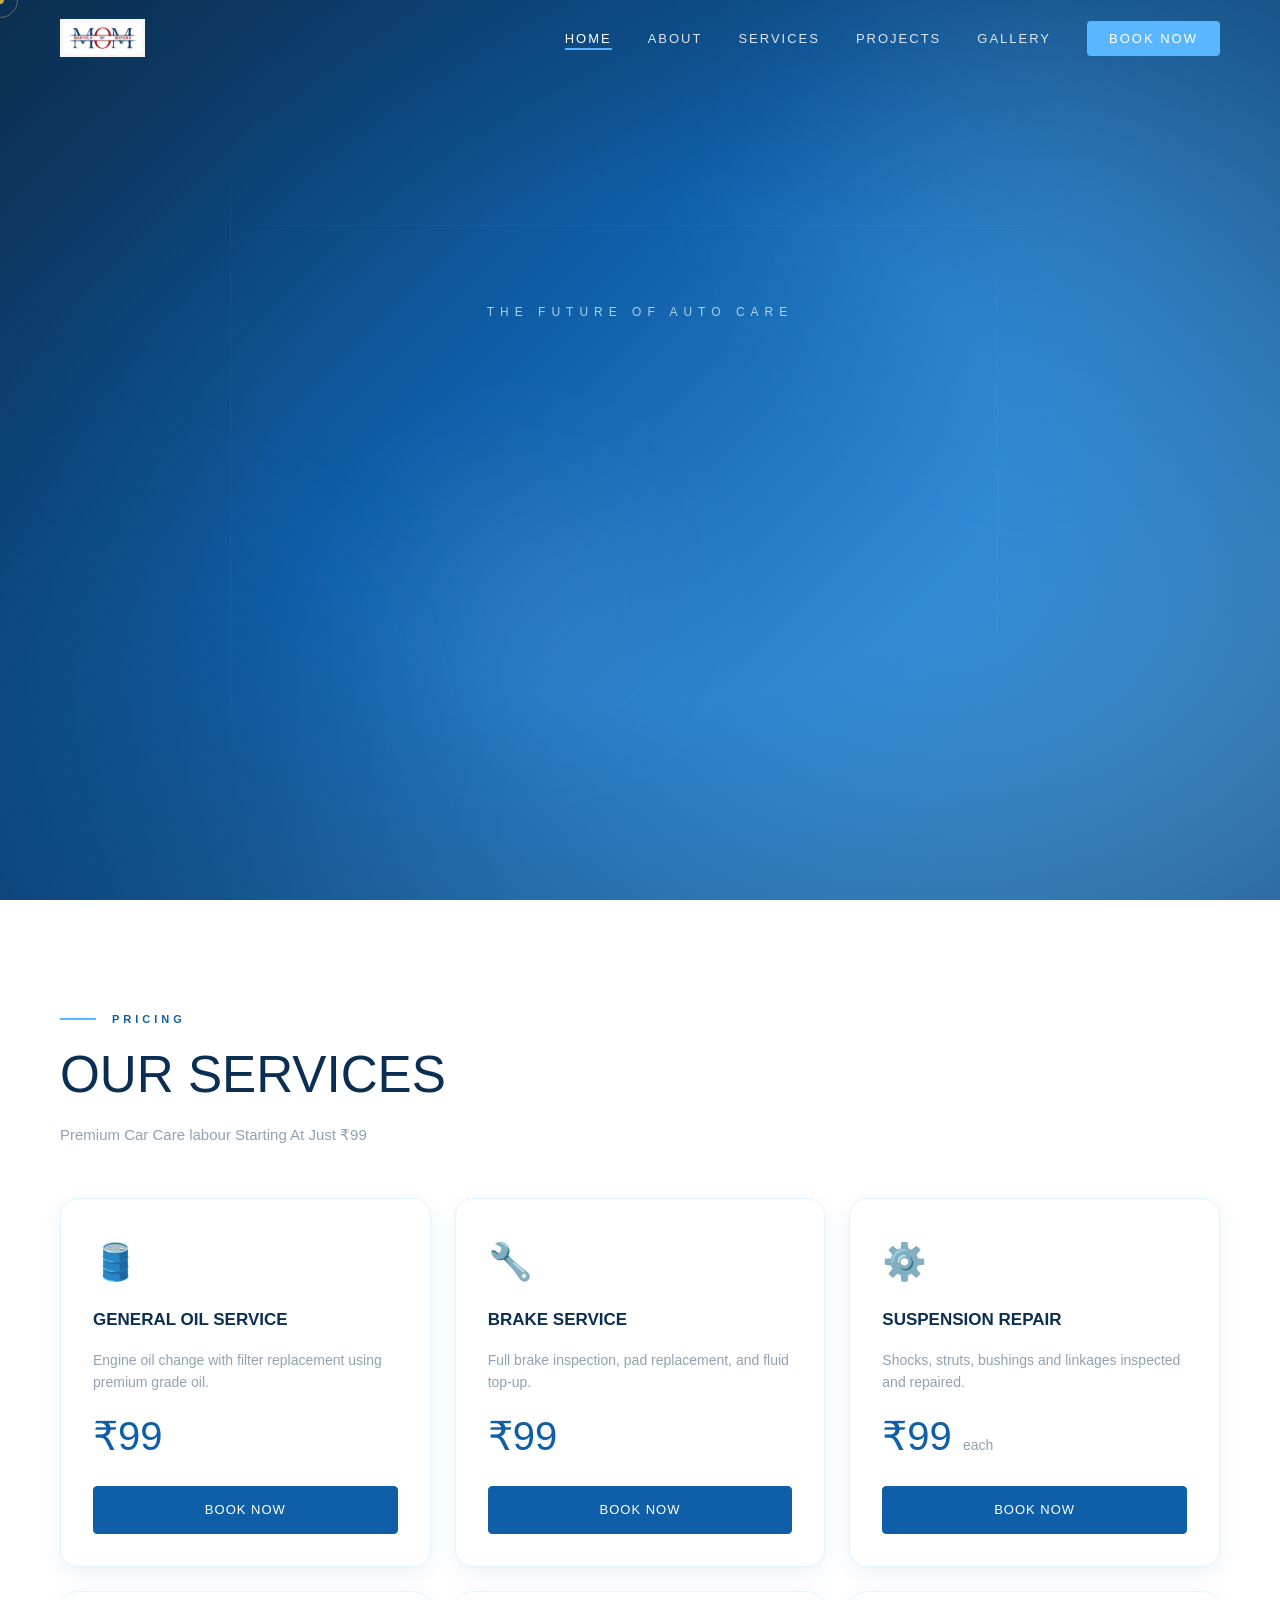
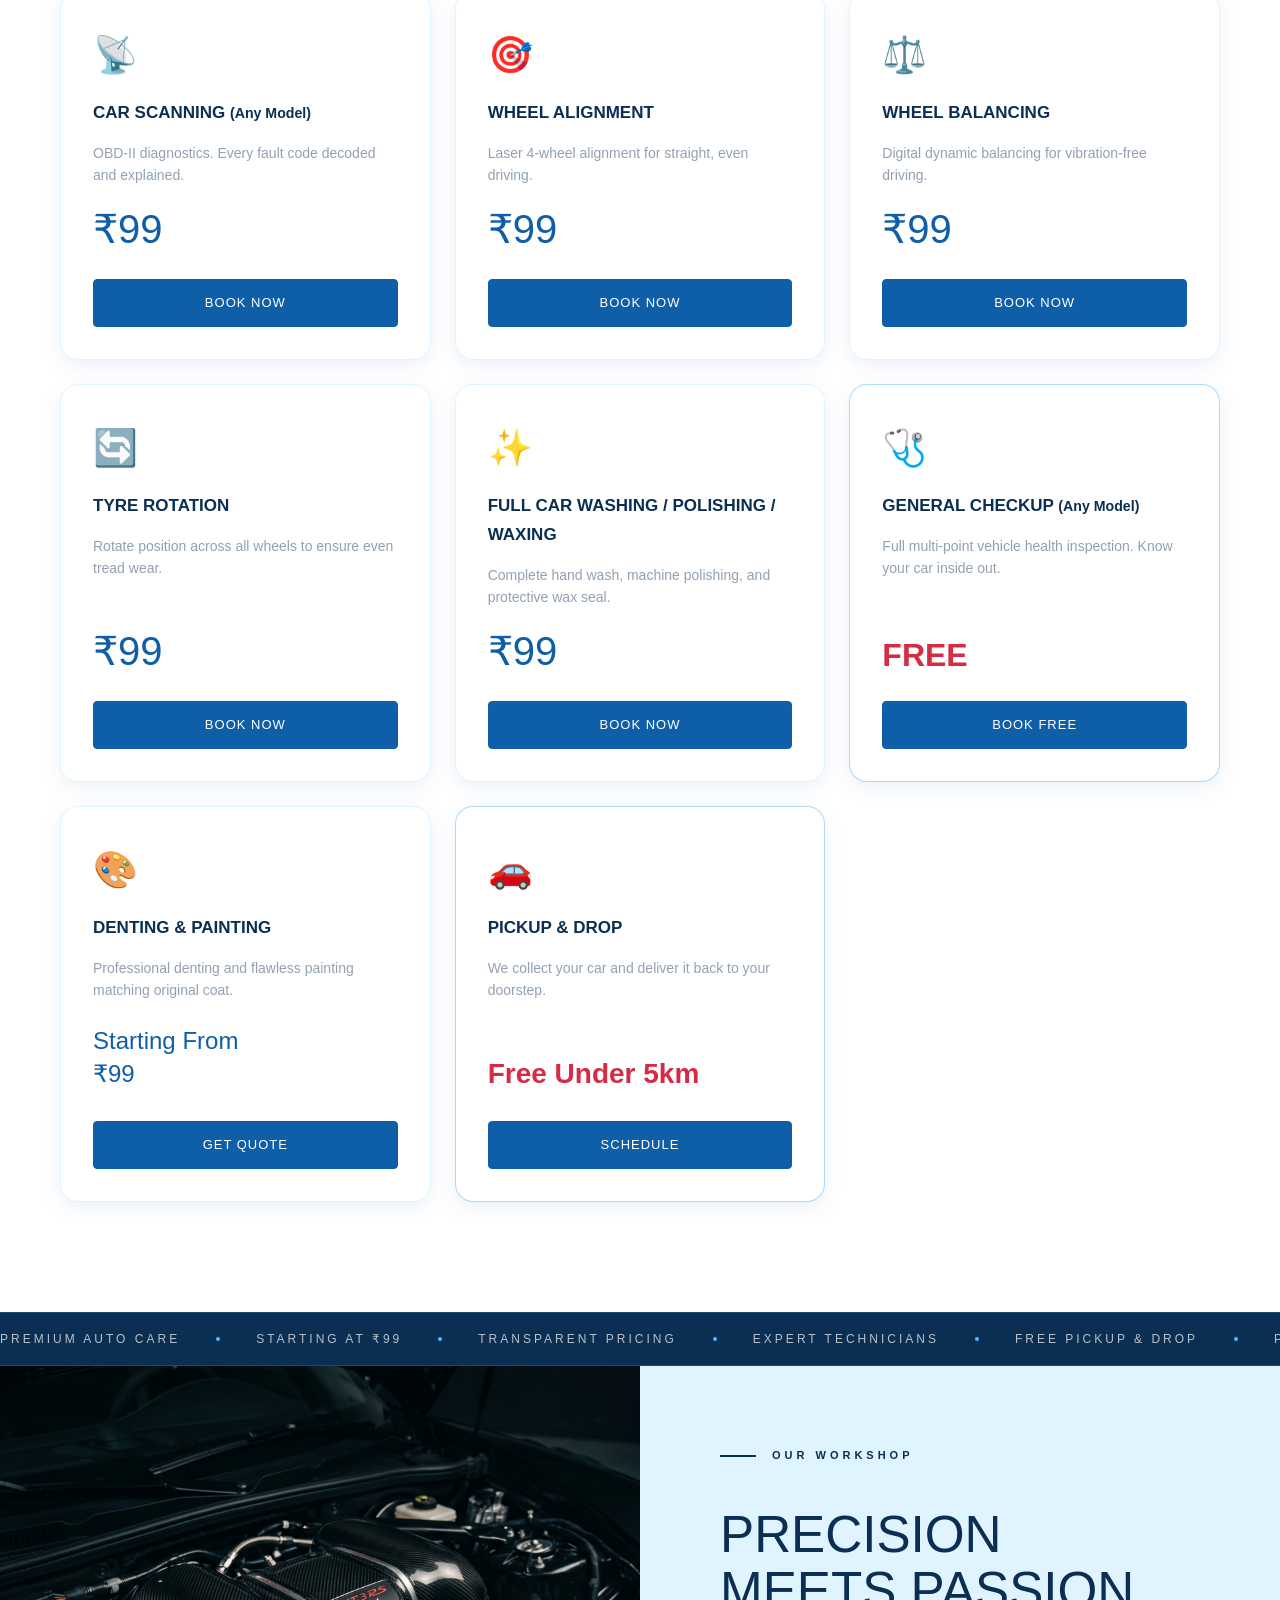
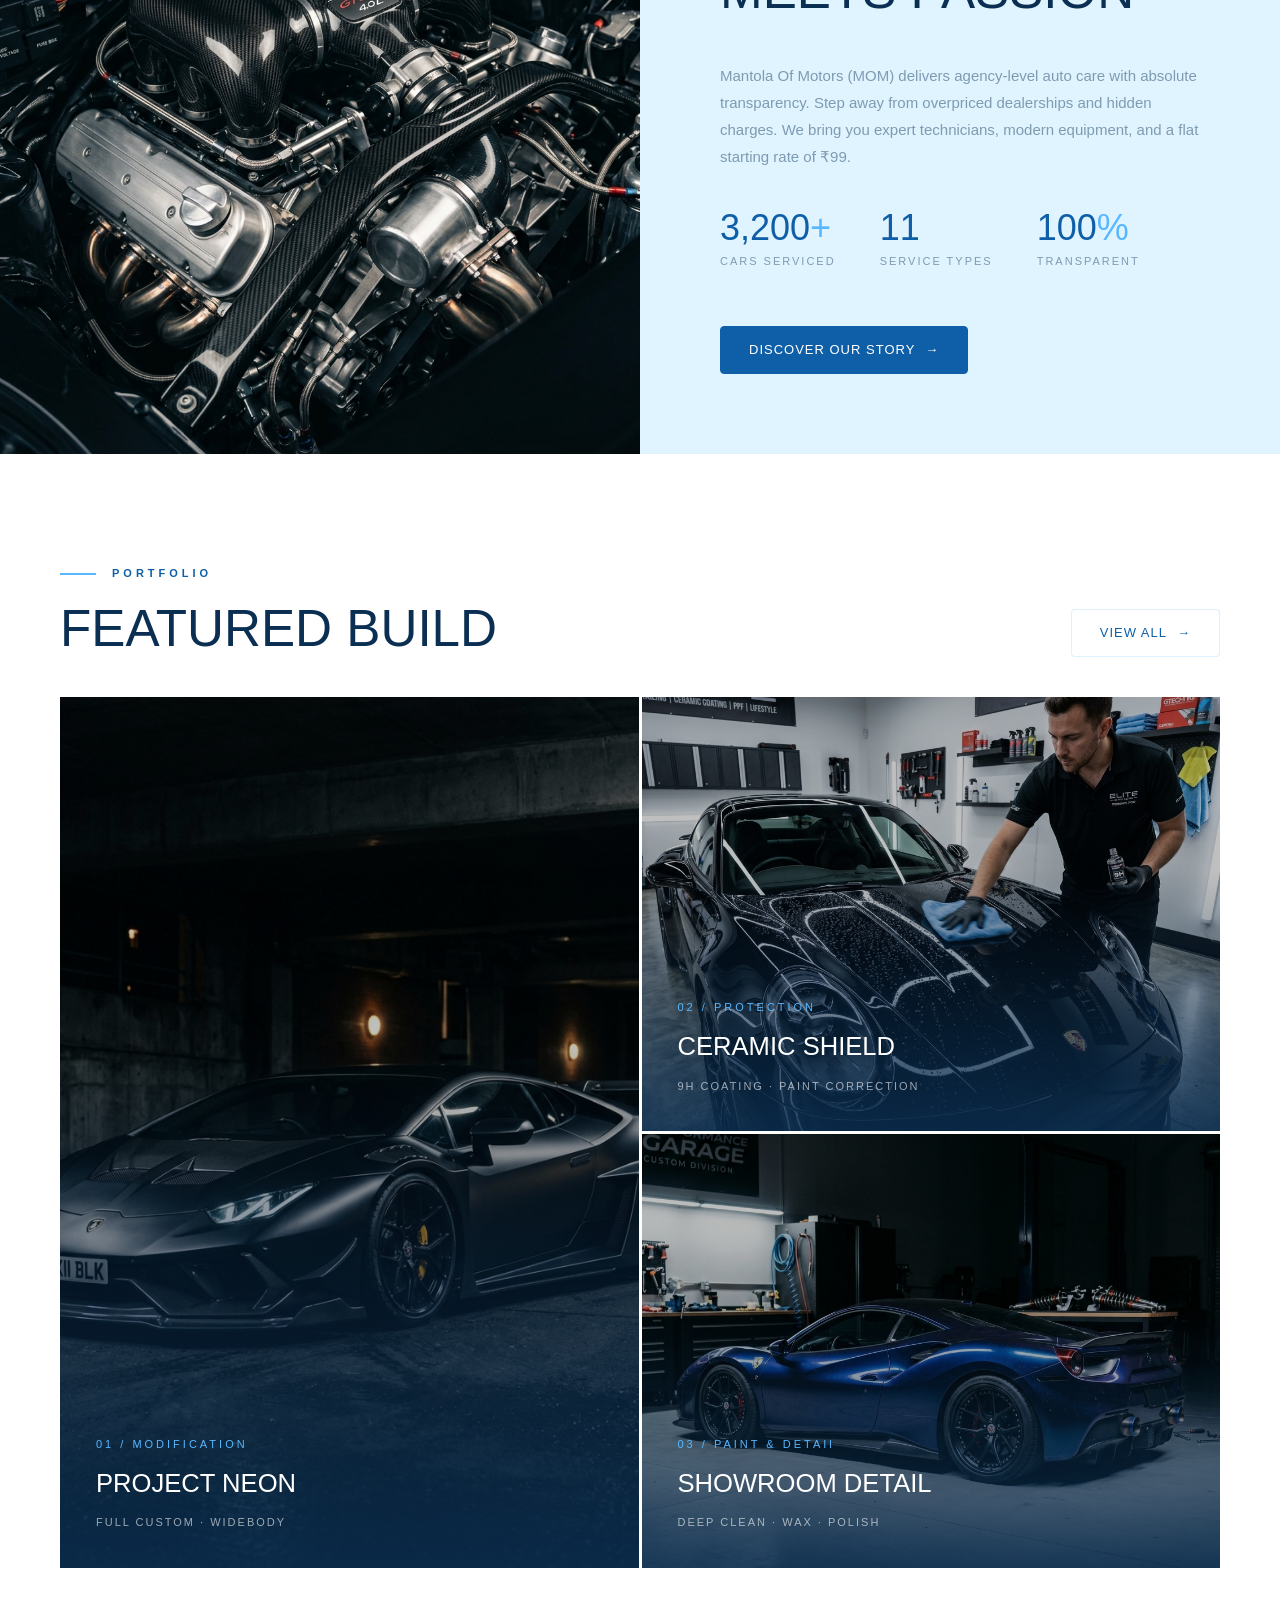
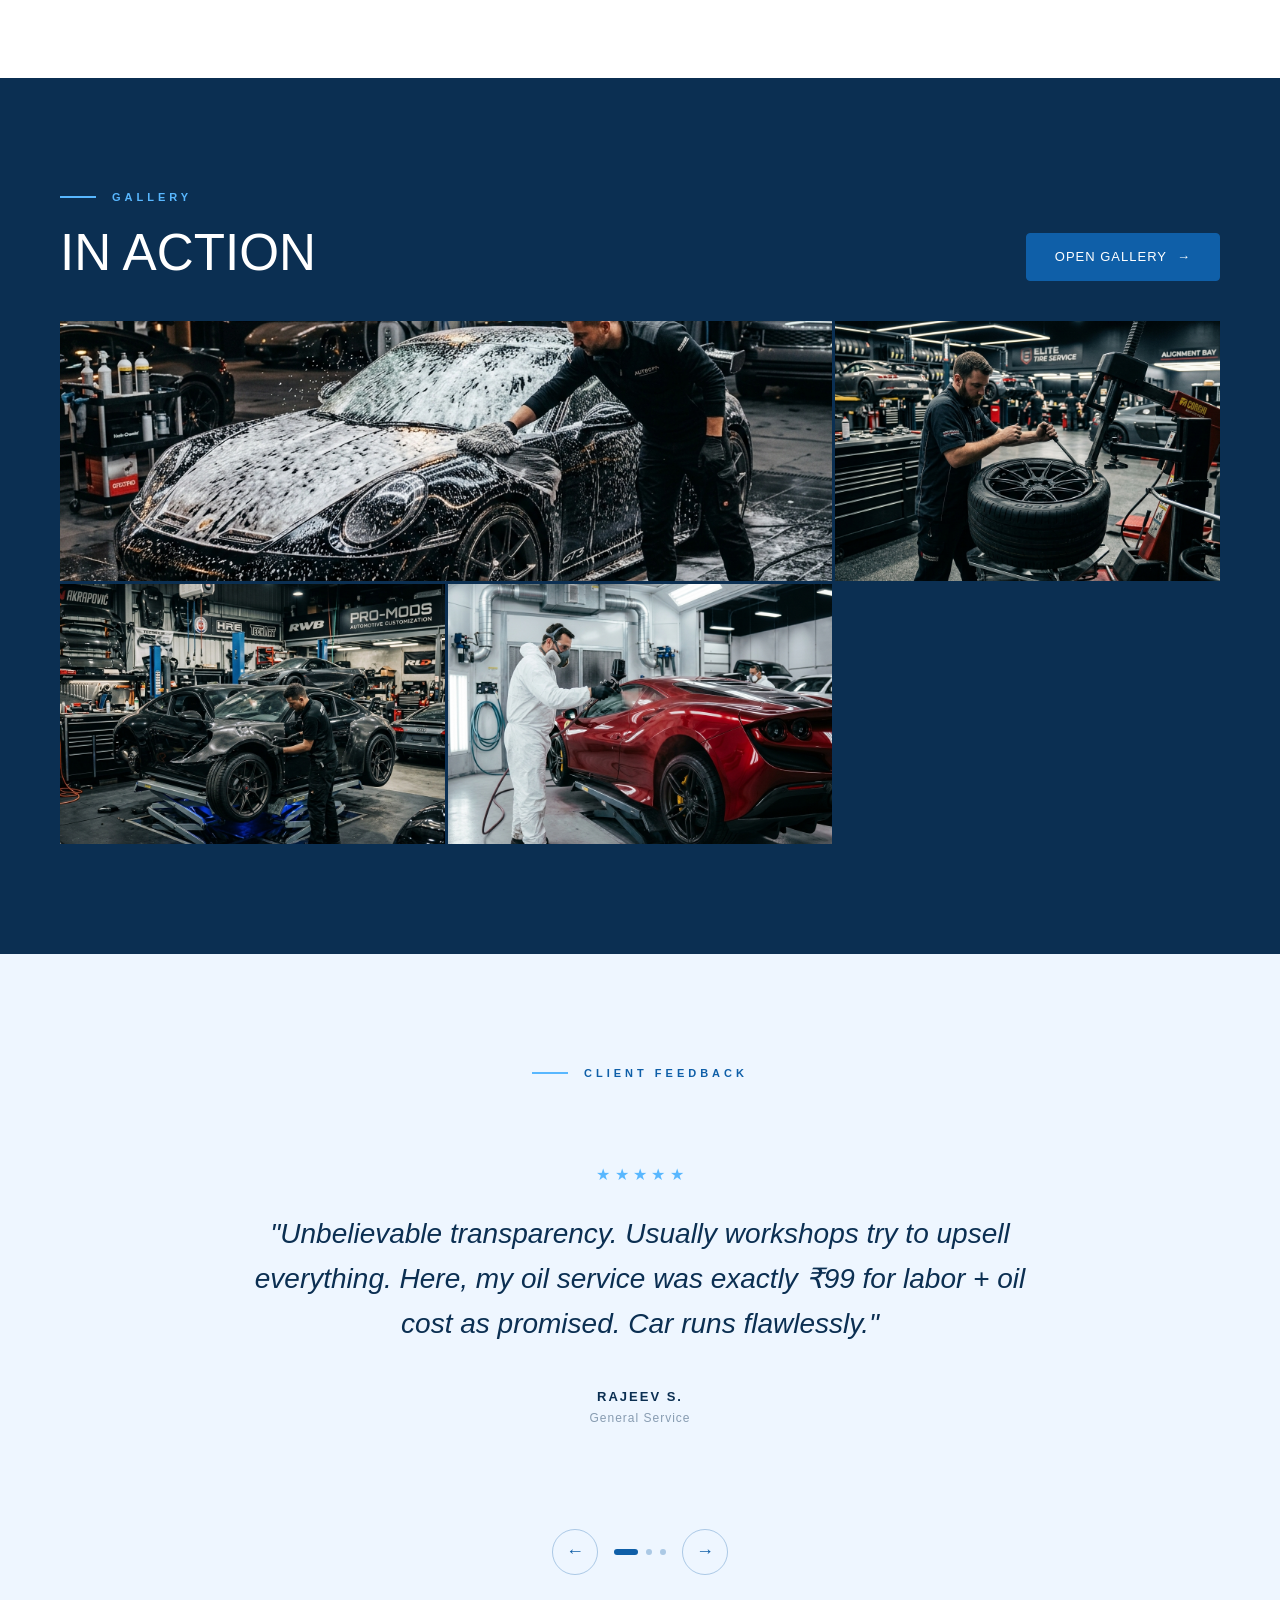
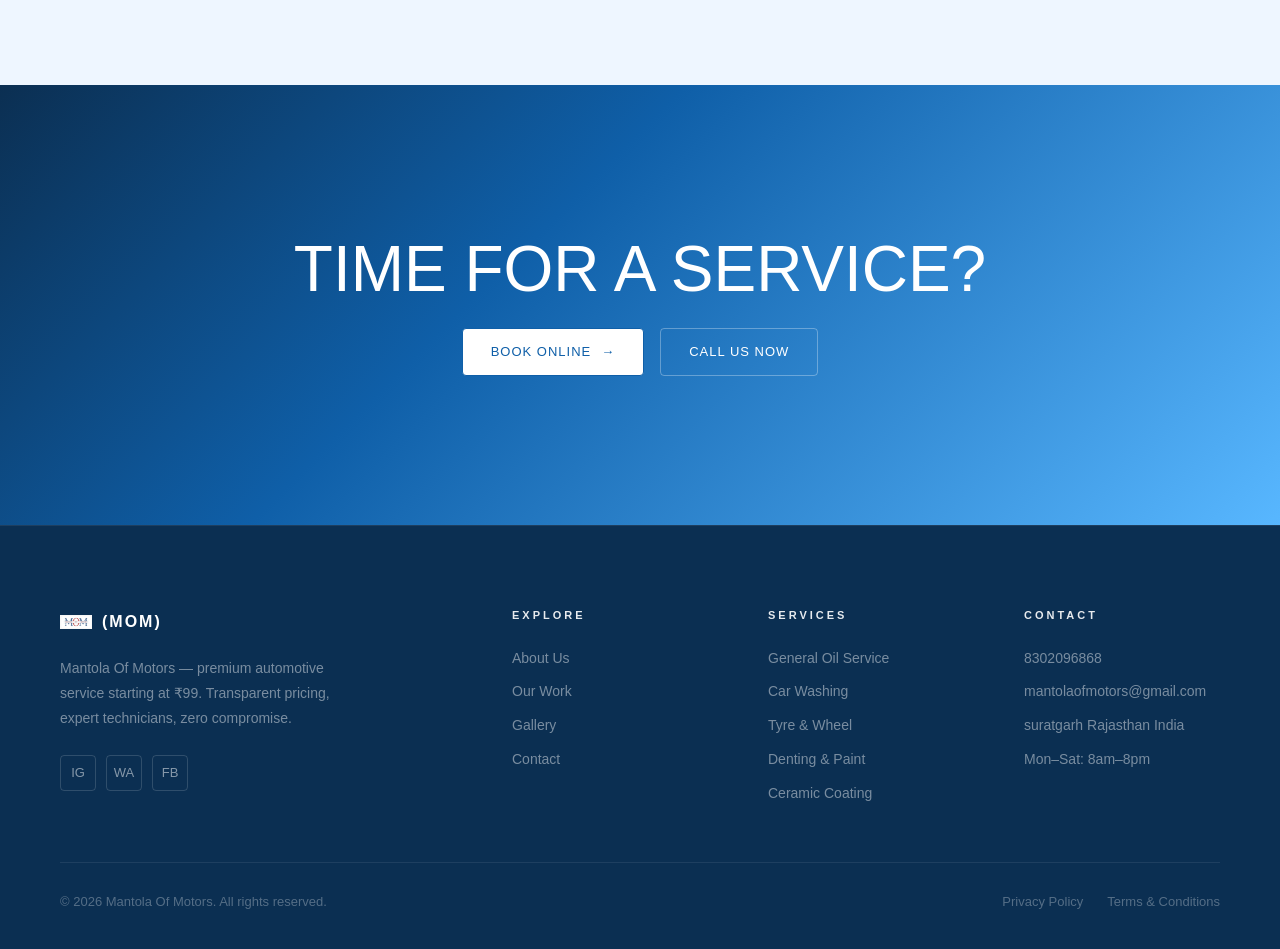
==== commit c09b620a: "Enhance page loader with new content Updated the page loader to include additional content." ====
--- a/index.html
+++ b/index.html
@@ -21,12 +21,12 @@
   <div class="cursor-follower" id="cursor-follower"></div>
 
   <!-- Fullscreen Loader -->
-  <div id="page-loader" aria-hidden="true">
-    <span class="loader-logo">MOM</span>
-    <div class="loader-bar-wrap">
-      <div class="loader-bar"></div>
-    </div>
+ <div id="page-loader">
+  <div class="loader-content">
+    <div class="loader-short">MOM</div>
+    <div class="loader-full">Mantola Of Motors</div>
   </div>
+</div>
 
   <!-- Navigation -->
   <header>
--- a/css/style.css
+++ b/css/style.css
@@ -372,3 +372,73 @@
 .bg-navy     { background: var(--clr-blue-navy); }
 .bg-light    { background: var(--clr-blue-light); }
 .mt-auto     { margin-top: auto; }
+
+#page-loader {
+  position: fixed;
+  inset: 0;
+  background: linear-gradient(135deg, #0b2f52 0%, #0f5fa8 40%, #58b7ff 100%);
+  z-index: 999999;
+  display: flex;
+  align-items: center;
+  justify-content: center;
+  transition: opacity 0.8s ease, visibility 0.8s ease;
+}
+
+#page-loader.hide {
+  opacity: 0;
+  visibility: hidden;
+}
+
+.loader-content {
+  text-align: center;
+  color: #fff;
+}
+
+.loader-short {
+  font-family: "Segoe UI", "Helvetica Neue", Arial, sans-serif;
+  font-size: 110px;
+  font-weight: 300;
+  letter-spacing: 10px;
+  line-height: 1;
+  opacity: 0;
+  transform: translateY(30px);
+  animation: loaderMom 1s ease forwards;
+}
+
+.loader-full {
+  margin-top: 14px;
+  font-family: "Segoe UI", "Helvetica Neue", Arial, sans-serif;
+  font-size: 20px;
+  letter-spacing: 5px;
+  text-transform: uppercase;
+  opacity: 0;
+  transform: translateY(20px);
+  animation: loaderText 1s ease forwards;
+  animation-delay: 0.35s;
+}
+
+@keyframes loaderMom {
+  to {
+    opacity: 1;
+    transform: translateY(0);
+  }
+}
+
+@keyframes loaderText {
+  to {
+    opacity: 1;
+    transform: translateY(0);
+  }
+}
+
+@media (max-width: 768px) {
+  .loader-short {
+    font-size: 68px;
+    letter-spacing: 6px;
+  }
+
+  .loader-full {
+    font-size: 14px;
+    letter-spacing: 3px;
+  }
+}
